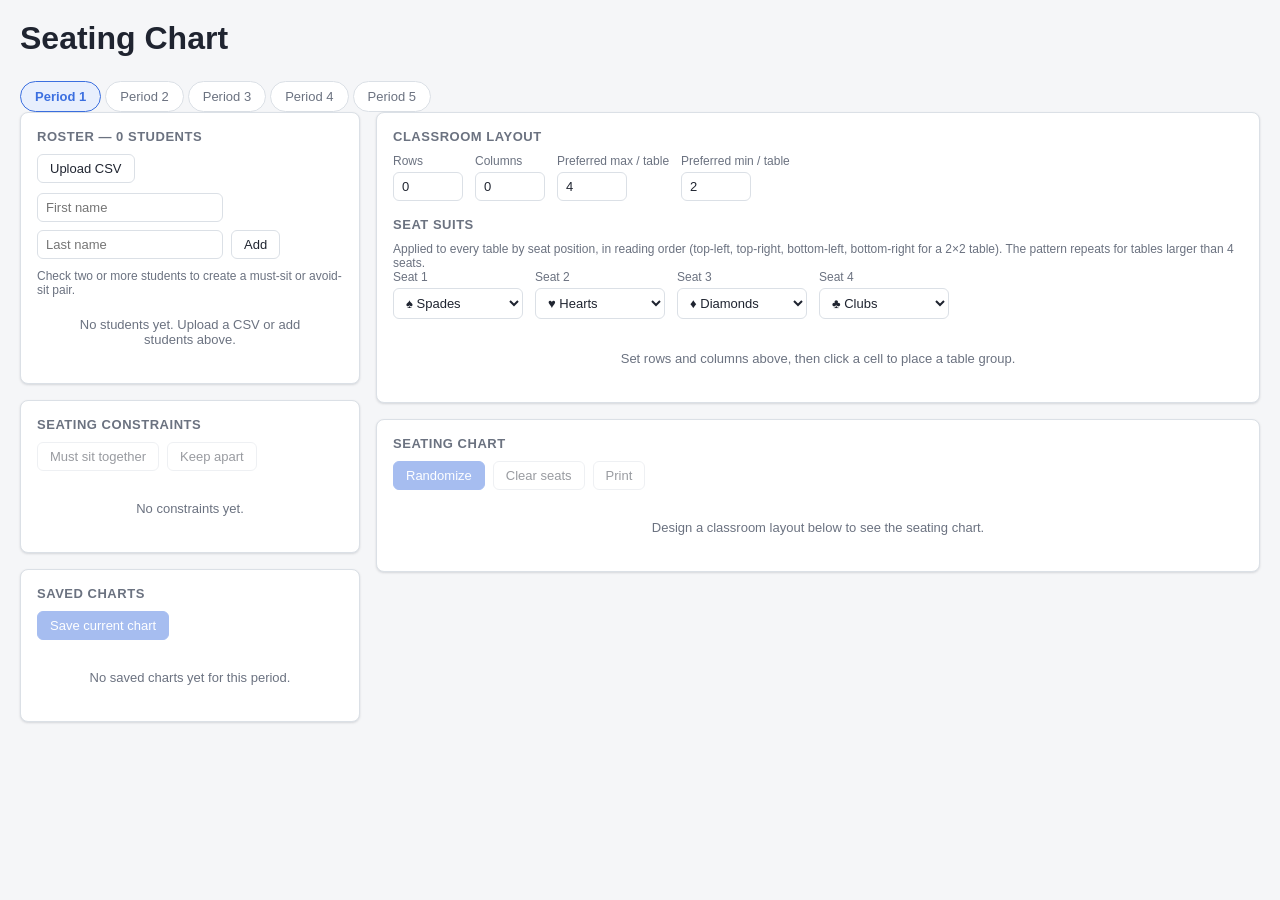
==== index.html @ 33e20962 "Add files via upload" ====
<!DOCTYPE html>
<html lang="en">
<head>
<meta charset="UTF-8">
<meta name="viewport" content="width=device-width, initial-scale=1.0">
<title>Seating Chart</title>
<style>
:root {
  --bg: #f5f6f8;
  --panel: #ffffff;
  --border: #dbe0e6;
  --text: #1f2430;
  --text-muted: #6b7280;
  --accent: #3b6fe0;
  --accent-hover: #2f5bc4;
  --accent-soft: #e8effd;
  --danger: #d9483b;
  --danger-soft: #fbe9e7;
  --success: #2f9e5b;
  --front-badge: #f0a020;
  --warning: #c9962c;
  --warning-soft: #fbf1de;
  --suit-red: #c0392b;
  --seat-empty: #eef1f5;
  --seat-filled: #ffffff;
  --radius: 8px;
  --shadow: 0 1px 2px rgba(16, 24, 40, 0.06), 0 1px 3px rgba(16, 24, 40, 0.08);
}

@media (prefers-color-scheme: dark) {
  :root {
    --bg: #14161c;
    --panel: #1d2028;
    --border: #2c313c;
    --text: #e7e9ee;
    --text-muted: #9aa1ac;
    --accent: #5b8cf0;
    --accent-hover: #6f9bff;
    --accent-soft: #223050;
    --danger: #ef6a5c;
    --danger-soft: #3a2220;
    --success: #4ec27f;
    --front-badge: #d99a2b;
    --warning: #d9ab3f;
    --warning-soft: #3a3120;
    --suit-red: #e0685a;
    --seat-empty: #262a34;
    --seat-filled: #232734;
    --shadow: 0 1px 2px rgba(0, 0, 0, 0.3), 0 1px 3px rgba(0, 0, 0, 0.4);
  }
}

* { box-sizing: border-box; }

body {
  margin: 0;
  font-family: -apple-system, BlinkMacSystemFont, "Segoe UI", Roboto, Helvetica, Arial, sans-serif;
  background: var(--bg);
  color: var(--text);
}

#app {
  max-width: 1400px;
  margin: 0 auto;
  padding: 20px;
}

h1, h2, h3, h4 { margin: 0 0 8px; }

button {
  font-family: inherit;
  font-size: 13px;
  cursor: pointer;
  border-radius: 6px;
  border: 1px solid var(--border);
  background: var(--panel);
  color: var(--text);
  padding: 6px 12px;
  transition: background 0.12s, border-color 0.12s;
}
button:hover { border-color: var(--accent); }
button.primary {
  background: var(--accent);
  border-color: var(--accent);
  color: white;
}
button.primary:hover { background: var(--accent-hover); }
button.danger {
  color: var(--danger);
  border-color: var(--danger);
  background: transparent;
}
button.danger:hover { background: var(--danger-soft); }
button:disabled { opacity: 0.45; cursor: not-allowed; }
button.small { padding: 3px 8px; font-size: 12px; }

input[type="text"], input[type="number"], select {
  font-family: inherit;
  font-size: 13px;
  padding: 6px 8px;
  border-radius: 6px;
  border: 1px solid var(--border);
  background: var(--panel);
  color: var(--text);
}
input[type="checkbox"] { accent-color: var(--accent); }

.panel {
  background: var(--panel);
  border: 1px solid var(--border);
  border-radius: var(--radius);
  box-shadow: var(--shadow);
  padding: 16px;
}

.header-bar {
  display: flex;
  align-items: center;
  justify-content: space-between;
  gap: 12px;
  margin-bottom: 16px;
  flex-wrap: wrap;
}

.period-tabs {
  display: flex;
  gap: 4px;
  flex-wrap: wrap;
}
.period-tab {
  padding: 7px 14px;
  border-radius: 20px;
  border: 1px solid var(--border);
  background: var(--panel);
  cursor: pointer;
  font-size: 13px;
  color: var(--text-muted);
}
.period-tab.active {
  background: var(--accent-soft);
  border-color: var(--accent);
  color: var(--accent);
  font-weight: 600;
}
.period-tab-label-input {
  width: 90px;
}

.main-grid {
  display: grid;
  grid-template-columns: 340px 1fr;
  gap: 16px;
  align-items: start;
}

@media (max-width: 900px) {
  .main-grid { grid-template-columns: 1fr; }
}

.sidebar {
  display: flex;
  flex-direction: column;
  gap: 16px;
}

.section-title {
  font-size: 13px;
  text-transform: uppercase;
  letter-spacing: 0.04em;
  color: var(--text-muted);
  font-weight: 600;
  margin-bottom: 10px;
}

.roster-list {
  max-height: 320px;
  overflow-y: auto;
  border: 1px solid var(--border);
  border-radius: 6px;
}
.roster-row {
  display: flex;
  align-items: center;
  gap: 8px;
  padding: 6px 8px;
  border-bottom: 1px solid var(--border);
  font-size: 13px;
}
.roster-row:last-child { border-bottom: none; }
.roster-row.selected { background: var(--accent-soft); }
.roster-row .name { flex: 1; }
.roster-row .front-badge {
  font-size: 10px;
  background: var(--front-badge);
  color: white;
  padding: 1px 6px;
  border-radius: 10px;
}
.roster-row button.row-delete { visibility: hidden; }
.roster-row:hover button.row-delete { visibility: visible; }
.roster-row .phone-input { width: 46px; padding: 3px 6px; font-size: 11px; }

.toolbar-row {
  display: flex;
  gap: 8px;
  margin-bottom: 10px;
  flex-wrap: wrap;
}

.hint {
  font-size: 12px;
  color: var(--text-muted);
  margin-top: 6px;
}

.constraint-list {
  display: flex;
  flex-direction: column;
  gap: 6px;
  margin-top: 8px;
}
.constraint-chip {
  display: flex;
  align-items: center;
  justify-content: space-between;
  gap: 8px;
  font-size: 12px;
  padding: 5px 8px;
  border-radius: 6px;
  border: 1px solid var(--border);
}
.constraint-chip.avoid { background: var(--danger-soft); }
.constraint-chip.must { background: var(--accent-soft); }

.layout-config-row {
  display: flex;
  gap: 12px;
  margin-bottom: 12px;
  flex-wrap: wrap;
  align-items: flex-end;
}
.field {
  display: flex;
  flex-direction: column;
  gap: 4px;
  font-size: 12px;
  color: var(--text-muted);
}
.field input { width: 70px; }
.field select { width: 130px; }

.room-grid {
  display: grid;
  gap: 14px;
  padding: 16px;
  background: var(--bg);
  border: 1px dashed var(--border);
  border-radius: 8px;
}

.table-group {
  border: 2px solid var(--border);
  border-radius: 10px;
  background: var(--panel);
  padding: 8px;
  min-height: 90px;
  position: relative;
}
.table-group.front { border-color: var(--front-badge); }
.table-group.thin { border-color: var(--warning); border-style: dashed; }
.table-group.blank { border: none; background: transparent; box-shadow: none; min-height: 0; }
.table-group.empty-slot {
  border-style: dashed;
  display: flex;
  align-items: center;
  justify-content: center;
  color: var(--text-muted);
  font-size: 12px;
  cursor: pointer;
  background: transparent;
}
.table-group .table-header {
  display: flex;
  justify-content: space-between;
  align-items: center;
  font-size: 11px;
  color: var(--text-muted);
  margin-bottom: 6px;
}
.table-group .front-tag {
  color: var(--front-badge);
  font-weight: 600;
}
.table-group .thin-tag {
  color: var(--warning);
  font-weight: 600;
  font-size: 10px;
}
.table-group .table-controls {
  display: flex;
  gap: 4px;
  align-items: center;
  flex-wrap: wrap;
  margin-bottom: 6px;
}
.table-group .table-controls input[type="number"] {
  width: 44px;
  padding: 2px 4px;
}

.seat-grid {
  display: grid;
  gap: 5px;
}
.seat {
  min-width: 0;
  min-height: 48px;
  border: 1px solid var(--border);
  border-radius: 6px;
  background: var(--seat-empty);
  font-size: 11px;
  display: flex;
  flex-direction: column;
  align-items: center;
  justify-content: center;
  text-align: center;
  padding: 6px 4px 4px;
  cursor: grab;
  user-select: none;
  position: relative;
  touch-action: none;
}
.seat.filled {
  background: var(--seat-filled);
  border-color: var(--accent);
  font-weight: 500;
}
.suit-badge {
  position: absolute;
  top: 3px;
  right: 5px;
  font-size: 12px;
  font-weight: 700;
  line-height: 1;
  color: var(--text);
}
.suit-badge.red { color: var(--suit-red); }
.seat-name { padding-right: 14px; }
.seat-phone {
  font-size: 9px;
  color: var(--text-muted);
  margin-top: 2px;
}
.seat.conflict {
  border-color: var(--danger);
  background: var(--danger-soft);
  box-shadow: 0 0 0 1px var(--danger);
}
.seat.drag-over {
  outline: 2px solid var(--accent);
  outline-offset: 1px;
}
.seat.dragging { opacity: 0.4; }

.saved-chart-row {
  display: flex;
  flex-direction: column;
  gap: 2px;
  padding: 8px;
  border: 1px solid var(--border);
  border-radius: 6px;
  margin-bottom: 6px;
  font-size: 12px;
}
.saved-chart-row .name-row {
  display: flex;
  justify-content: space-between;
  align-items: center;
  font-weight: 600;
}
.saved-chart-row .timestamps {
  color: var(--text-muted);
  font-size: 11px;
}
.saved-chart-row .actions {
  display: flex;
  gap: 6px;
  margin-top: 4px;
}

.warning-banner {
  background: var(--danger-soft);
  color: var(--danger);
  border: 1px solid var(--danger);
  border-radius: 6px;
  padding: 8px 12px;
  font-size: 12px;
  margin-bottom: 12px;
}

.empty-state {
  color: var(--text-muted);
  font-size: 13px;
  padding: 20px;
  text-align: center;
}

.checkbox-row {
  display: flex;
  align-items: center;
  gap: 6px;
  font-size: 12px;
}

.legend {
  display: flex;
  gap: 14px;
  font-size: 11px;
  color: var(--text-muted);
  margin-top: 10px;
  flex-wrap: wrap;
}
.legend span { display: inline-flex; align-items: center; gap: 4px; }
.swatch { width: 10px; height: 10px; border-radius: 3px; display: inline-block; }

.print-header { display: none; }

@media print {
  :root {
    --text: #000 !important;
    --text-muted: #333 !important;
    --border: #999 !important;
    --seat-empty: #fff !important;
    --seat-filled: #fff !important;
    --panel: #fff !important;
    --danger: #a00 !important;
    --danger-soft: #fdeceb !important;
    --suit-red: #a00 !important;
    --warning: #8a6200 !important;
    --warning-soft: #fdf3dc !important;
    --front-badge: #b5750a !important;
  }
  body { background: #fff !important; }
  body * { visibility: hidden; }
  .seating-chart-panel, .seating-chart-panel * { visibility: visible; }
  .seating-chart-panel {
    position: absolute;
    top: 0;
    left: 0;
    width: 100%;
    border: none;
    box-shadow: none;
    padding: 0;
  }
  .seating-chart-panel .section-title,
  .seating-chart-panel .toolbar-row,
  .seating-chart-panel .warning-banner,
  .seating-chart-panel .legend {
    display: none !important;
  }
  .print-header {
    display: block;
    text-align: center;
    margin-bottom: 18px;
  }
  .print-header-banner {
    font-size: 28px;
    font-weight: 800;
    letter-spacing: 0.02em;
    border-bottom: 3px solid #000;
    padding-bottom: 10px;
  }
  .print-header-sub {
    margin-top: 6px;
    font-size: 13px;
    color: #444;
  }
  .table-group, .seat { border-color: #000 !important; }
  .table-group.blank { border: none !important; }
  .room-grid { background: none !important; border: none !important; }
}

</style>
</head>
<body>
<div id="app"></div>

<script>
// ---- js/util.js ----
window.App = window.App || {};

(function () {
  function fullName(student) {
    return [student.firstName, student.lastName].filter(Boolean).join(" ").trim();
  }

  function formatTimestamp(iso) {
    if (!iso) return "—";
    const d = new Date(iso);
    return d.toLocaleDateString(undefined, { month: "short", day: "numeric", year: "numeric" }) +
      " " + d.toLocaleTimeString(undefined, { hour: "numeric", minute: "2-digit" });
  }

  const SUITS = {
    spade: { symbol: "♠", color: "dark", label: "Spades" },
    heart: { symbol: "♥", color: "red", label: "Hearts" },
    diamond: { symbol: "♦", color: "red", label: "Diamonds" },
    club: { symbol: "♣", color: "dark", label: "Clubs" },
  };

  // Table display numbers ("Table 1", "Table 2"...), assigned front-to-back,
  // left-to-right by grid position so they stay stable as tables are edited.
  function numberTables(layout) {
    const sorted = layout.groups.slice().sort((a, b) => (a.row - b.row) || (a.col - b.col));
    const numbers = {};
    sorted.forEach((g, i) => { numbers[g.id] = i + 1; });
    return numbers;
  }

  // Which suit belongs at a given seat index within a table (reading order:
  // top-left, top-right, bottom-left, bottom-right for a 2x2 table). The
  // 4-entry pattern repeats for tables with more than 4 seats.
  function suitForSeatIndex(period, index) {
    const pattern = period.suitPattern && period.suitPattern.length ? period.suitPattern : ["spade", "heart", "diamond", "club"];
    return pattern[index % pattern.length];
  }

  function el(tag, attrs, children) {
    const node = document.createElement(tag);
    attrs = attrs || {};
    for (const key in attrs) {
      const val = attrs[key];
      if (val === undefined || val === null || val === false) continue;
      if (key === "class") node.className = val;
      else if (key === "text") node.textContent = val;
      else if (key === "html") node.innerHTML = val;
      else if (key.startsWith("on") && typeof val === "function") {
        node.addEventListener(key.slice(2).toLowerCase(), val);
      } else if (key in node) {
        try { node[key] = val; } catch (e) { node.setAttribute(key, val); }
      } else {
        node.setAttribute(key, val);
      }
    }
    (children || []).forEach((c) => {
      if (c === null || c === undefined || c === false) return;
      node.appendChild(typeof c === "string" ? document.createTextNode(c) : c);
    });
    return node;
  }

  App.util = { fullName, formatTimestamp, el, SUITS, numberTables, suitForSeatIndex };
})();

// ---- js/store.js ----
// Global app namespace + persisted state store (localStorage-backed, pub/sub).
window.App = window.App || {};

(function () {
  const STORAGE_KEY = "seatingChart.v1";

  function uid(prefix) {
    const rand = (crypto.randomUUID ? crypto.randomUUID() : String(Math.random()).slice(2));
    return (prefix ? prefix + "-" : "") + rand;
  }

  function makeEmptyPeriod(index) {
    return {
      id: uid("period"),
      label: "Period " + index,
      students: [],
      avoidPairs: [],
      mustPairs: [],
      layout: { rows: 0, cols: 0, groups: [] },
      preferredPerTable: 4,
      preferredMinPerTable: 2,
      suitPattern: ["spade", "heart", "diamond", "club"],
      assignment: {}, // seatId -> studentId
      savedCharts: [], // { id, name, layout, assignment, createdAt, lastUsedAt }
    };
  }

  function defaultState() {
    const periods = {};
    const order = [];
    for (let i = 1; i <= 5; i++) {
      const p = makeEmptyPeriod(i);
      periods[p.id] = p;
      order.push(p.id);
    }
    return { periodOrder: order, periods, activePeriodId: order[0] };
  }

  function load() {
    try {
      const raw = localStorage.getItem(STORAGE_KEY);
      if (!raw) return defaultState();
      const parsed = JSON.parse(raw);
      if (!parsed || !parsed.periods || !parsed.periodOrder) return defaultState();
      return parsed;
    } catch (e) {
      console.error("Failed to load saved data, starting fresh.", e);
      return defaultState();
    }
  }

  const state = load();
  const listeners = [];

  function persist() {
    try {
      localStorage.setItem(STORAGE_KEY, JSON.stringify(state));
    } catch (e) {
      console.error("Failed to save data to localStorage.", e);
    }
  }

  function notify() {
    for (const fn of listeners) fn(state);
  }

  const store = {
    state,
    uid,
    subscribe(fn) {
      listeners.push(fn);
      return () => {
        const idx = listeners.indexOf(fn);
        if (idx >= 0) listeners.splice(idx, 1);
      };
    },
    // Run a mutator against the live state, then persist + notify.
    update(mutator) {
      mutator(state);
      persist();
      notify();
    },
    getActivePeriod() {
      return state.periods[state.activePeriodId];
    },
  };

  App.store = store;
})();

// ---- js/csv.js ----
window.App = window.App || {};

(function () {
  // RFC4180-ish CSV parser: handles quoted fields, embedded commas, escaped quotes.
  function parseCSV(text) {
    const rows = [];
    let row = [];
    let field = "";
    let inQuotes = false;
    for (let i = 0; i < text.length; i++) {
      const c = text[i];
      if (inQuotes) {
        if (c === '"') {
          if (text[i + 1] === '"') { field += '"'; i++; }
          else inQuotes = false;
        } else {
          field += c;
        }
      } else if (c === '"') {
        inQuotes = true;
      } else if (c === ",") {
        row.push(field);
        field = "";
      } else if (c === "\n") {
        row.push(field);
        rows.push(row);
        row = [];
        field = "";
      } else if (c === "\r") {
        // skip, \n handles the line break
      } else {
        field += c;
      }
    }
    if (field.length || row.length) {
      row.push(field);
      rows.push(row);
    }
    return rows.filter((r) => r.some((f) => f.trim() !== ""));
  }

  // Parses roster CSV text into [{firstName, lastName}]. Supports headers like
  // "First Name"/"Last Name", a single "Name" column ("First Last" or "Last, First"),
  // or falls back to treating the first column as a full name with no header.
  function parseRoster(text) {
    const rows = parseCSV(text);
    if (!rows.length) return [];

    const headerRow = rows[0];
    const looksLikeHeader = headerRow.some((h) => /name/i.test(h));
    const dataRows = looksLikeHeader ? rows.slice(1) : rows;

    let firstIdx = -1, lastIdx = -1, fullIdx = -1;
    if (looksLikeHeader) {
      headerRow.forEach((h, i) => {
        const t = h.trim().toLowerCase();
        if (/^first/.test(t)) firstIdx = i;
        else if (/^last/.test(t)) lastIdx = i;
        else if (fullIdx === -1 && /name/.test(t)) fullIdx = i;
      });
    }
    if (firstIdx === -1 && lastIdx === -1 && fullIdx === -1) fullIdx = 0;

    const students = [];
    for (const r of dataRows) {
      let firstName = "", lastName = "";
      if (firstIdx >= 0 || lastIdx >= 0) {
        firstName = (firstIdx >= 0 ? r[firstIdx] || "" : "").trim();
        lastName = (lastIdx >= 0 ? r[lastIdx] || "" : "").trim();
      } else {
        const full = (r[fullIdx] || "").trim();
        if (!full) continue;
        if (full.includes(",")) {
          const parts = full.split(",");
          lastName = parts[0].trim();
          firstName = (parts[1] || "").trim();
        } else {
          const idx = full.indexOf(" ");
          if (idx === -1) {
            firstName = full;
          } else {
            firstName = full.slice(0, idx).trim();
            lastName = full.slice(idx + 1).trim();
          }
        }
      }
      if (!firstName && !lastName) continue;
      students.push({ firstName, lastName });
    }
    return students;
  }

  App.csv = { parseCSV, parseRoster };
})();

// ---- js/seating.js ----
window.App = window.App || {};

(function () {
  function seatId(groupId, index) {
    return groupId + ":" + index;
  }

  function groupCapacity(g) {
    return g.seatRows * g.seatCols;
  }

  function shuffled(arr) {
    const a = arr.slice();
    for (let i = a.length - 1; i > 0; i--) {
      const j = Math.floor(Math.random() * (i + 1));
      [a[i], a[j]] = [a[j], a[i]];
    }
    return a;
  }

  function buildClusters(students, mustPairs) {
    const parent = {};
    students.forEach((s) => { parent[s.id] = s.id; });
    function find(x) { while (parent[x] !== x) { parent[x] = parent[parent[x]]; x = parent[x]; } return x; }
    function union(a, b) { const ra = find(a), rb = find(b); if (ra !== rb) parent[ra] = rb; }
    const studentIds = new Set(students.map((s) => s.id));
    (mustPairs || []).forEach(([a, b]) => {
      if (studentIds.has(a) && studentIds.has(b)) union(a, b);
    });
    const groups = {};
    students.forEach((s) => {
      const root = find(s.id);
      (groups[root] = groups[root] || []).push(s);
    });
    return Object.values(groups).map((members) => ({
      id: "cluster-" + members[0].id,
      members,
      isFront: members.some((m) => m.front),
      size: members.length,
    }));
  }

  // Splits `totalSize` people across the fewest tables possible (front-to-back
  // order), as evenly as possible, so seating can aim for each used table to
  // land on or near the preferred minimum instead of packing one table full
  // and leaving a thin leftover. Returns {groupId: targetHeadcount}.
  function computeTargets(tables, totalSize, preferredMax) {
    const targets = {};
    if (!tables.length) return targets;
    if (totalSize <= 0) { tables.forEach((t) => { targets[t.id] = 0; }); return targets; }
    const k = Math.max(1, Math.min(tables.length, Math.ceil(totalSize / preferredMax)));
    const base = Math.floor(totalSize / k);
    const extra = totalSize % k;
    tables.forEach((t, i) => { targets[t.id] = i < k ? base + (i < extra ? 1 : 0) : 0; });
    return targets;
  }

  // Places clusters into groups from `groupPool` (each {id, row, capacity}).
  // Candidates are ordered front-row-first (so a row fills before the next one
  // opens — "auto-populate from the front"), then by which table is furthest
  // below its fair-share `target` (so students spread evenly toward the
  // preferred minimum instead of maxing out one table before the next), with
  // random jitter to break ties so seating still varies between randomizations.
  // Prefers a candidate that avoids co-locating an "avoid pair". Mutates
  // `remainingCap` and `occupancy` (groupId -> studentId[]); returns unplaced clusters.
  function placeClusters(clusters, groupPool, occupancy, remainingCap, avoidSet, violations, targets) {
    const unplaced = [];
    for (const cluster of shuffled(clusters)) {
      const candidates = groupPool
        .filter((g) => remainingCap[g.id] >= cluster.size)
        .map((g) => ({ g, jitter: Math.random() }))
        .sort((a, b) => {
          if (a.g.row !== b.g.row) return a.g.row - b.g.row;
          const deficitA = (targets[a.g.id] || 0) - (a.g.capacity - remainingCap[a.g.id]);
          const deficitB = (targets[b.g.id] || 0) - (b.g.capacity - remainingCap[b.g.id]);
          if (deficitA !== deficitB) return deficitB - deficitA;
          if (remainingCap[a.g.id] !== remainingCap[b.g.id]) return remainingCap[a.g.id] - remainingCap[b.g.id];
          return a.jitter - b.jitter;
        })
        .map((x) => x.g);
      if (!candidates.length) { unplaced.push(cluster); continue; }
      // Prefer a candidate group with no existing occupant on this cluster's avoid-list.
      let chosen = candidates.find((g) => {
        const occupants = occupancy[g.id] || [];
        return !occupants.some((occId) =>
          cluster.members.some((m) => avoidSet.has(m.id + "|" + occId) || avoidSet.has(occId + "|" + m.id))
        );
      });
      if (!chosen) chosen = candidates[0];
      occupancy[chosen.id] = (occupancy[chosen.id] || []).concat(cluster.members.map((m) => m.id));
      remainingCap[chosen.id] -= cluster.size;
      // Count any avoid-pair violations created by this placement.
      const occupants = (occupancy[chosen.id] || []).slice(0, -cluster.size);
      cluster.members.forEach((m) => {
        occupants.forEach((occId) => {
          if (avoidSet.has(m.id + "|" + occId) || avoidSet.has(occId + "|" + m.id)) violations.push([m.id, occId]);
        });
      });
    }
    return unplaced;
  }

  // Runs one full randomized placement attempt; returns { occupancy, score, unplacedIds, frontOverflowCount }.
  function attempt(students, layout, avoidPairs, mustPairs, preferredMax, preferredMin) {
    const clusters = buildClusters(students, mustPairs);
    const frontClusters = clusters.filter((c) => c.isFront);
    const normalClusters = clusters.filter((c) => !c.isFront);

    const frontGroups = layout.groups.filter((g) => g.isFront)
      .map((g) => ({ id: g.id, row: g.row, capacity: Math.min(groupCapacity(g), preferredMax) }))
      .sort((a, b) => a.row - b.row);
    const normalGroups = layout.groups.filter((g) => !g.isFront)
      .map((g) => ({ id: g.id, row: g.row, capacity: Math.min(groupCapacity(g), preferredMax) }))
      .sort((a, b) => a.row - b.row);

    const frontTotal = frontClusters.reduce((n, c) => n + c.size, 0);
    const normalTotal = normalClusters.reduce((n, c) => n + c.size, 0);
    const targets = Object.assign(
      computeTargets(frontGroups, frontTotal, preferredMax),
      computeTargets(normalGroups, normalTotal, preferredMax)
    );

    const remainingCap = {};
    frontGroups.concat(normalGroups).forEach((g) => { remainingCap[g.id] = g.capacity; });
    const occupancy = {};
    const avoidSet = new Set();
    (avoidPairs || []).forEach(([a, b]) => avoidSet.add(a + "|" + b));

    const violations = [];
    let unplacedFront = placeClusters(frontClusters, frontGroups, occupancy, remainingCap, avoidSet, violations, targets);
    // Front overflow spills into normal groups as a fallback.
    let overflowUnplaced = placeClusters(unplacedFront, normalGroups, occupancy, remainingCap, avoidSet, violations, targets);
    let unplacedNormal = placeClusters(normalClusters, normalGroups, occupancy, remainingCap, avoidSet, violations, targets);

    const unplacedClusters = overflowUnplaced.concat(unplacedNormal);
    const unplacedIds = [];
    unplacedClusters.forEach((c) => c.members.forEach((m) => unplacedIds.push(m.id)));

    // Tables left with a nonzero but below-preferred-minimum headcount are penalized
    // so the randomized search favors solidly-filled tables over thinly-spread ones.
    let thinPenalty = 0;
    layout.groups.forEach((g) => {
      const count = (occupancy[g.id] || []).length;
      if (count > 0 && count < preferredMin) thinPenalty += preferredMin - count;
    });

    const frontOverflowCount = unplacedFront.reduce((n, c) => n + c.size, 0);
    const score = violations.length * 10 + unplacedIds.length * 100 + frontOverflowCount * 5 + thinPenalty * 4;
    return {
      occupancy,
      score,
      unplacedIds,
      avoidViolations: violations,
      frontOverflowCount,
    };
  }

  // Main entry point: assigns students to seats for the given period's roster/layout.
  // Returns { assignment: {seatId: studentId}, unmet: {unplacedIds, avoidViolations, frontOverflowCount} }.
  function assignSeats(period) {
    const students = period.students;
    const layout = period.layout;
    const preferredMax = period.preferredPerTable || 4;
    const preferredMin = period.preferredMinPerTable || 1;

    if (!students.length || !layout.groups.length) {
      return { assignment: {}, unmet: { unplacedIds: students.map((s) => s.id), avoidViolations: [], frontOverflowCount: 0 } };
    }

    const ATTEMPTS = 120;
    let best = null;
    for (let i = 0; i < ATTEMPTS; i++) {
      const result = attempt(students, layout, period.avoidPairs, period.mustPairs, preferredMax, preferredMin);
      if (!best || result.score < best.score) best = result;
      if (best.score === 0) break;
    }

    // Convert group occupancy into concrete seat ids.
    const assignment = {};
    for (const g of layout.groups) {
      const occupants = best.occupancy[g.id] || [];
      occupants.forEach((studentId, i) => {
        assignment[seatId(g.id, i)] = studentId;
      });
    }

    return {
      assignment,
      unmet: {
        unplacedIds: best.unplacedIds,
        avoidViolations: best.avoidViolations,
        frontOverflowCount: best.frontOverflowCount,
      },
    };
  }

  App.seating = { seatId, groupCapacity, assignSeats };
})();

// ---- js/dnd.js ----
window.App = window.App || {};

// Pointer-events-based drag-and-drop for swapping two seats. Works uniformly
// across mouse and touch (avoids HTML5 DnD's poor touch/Safari support).
(function () {
  function attach(container, onSwap) {
    let dragState = null;

    function clearDragOver() {
      container.querySelectorAll(".seat.drag-over").forEach((el) => el.classList.remove("drag-over"));
    }

    container.addEventListener("pointerdown", (e) => {
      const seatEl = e.target.closest(".seat");
      if (!seatEl || !seatEl.classList.contains("filled")) return;
      e.preventDefault();
      dragState = { fromId: seatEl.dataset.seatId, seatEl };
      try { seatEl.setPointerCapture(e.pointerId); } catch (err) { /* ignore */ }
      seatEl.classList.add("dragging");
    });

    container.addEventListener("pointermove", (e) => {
      if (!dragState) return;
      const target = document.elementFromPoint(e.clientX, e.clientY);
      const seatEl = target && target.closest && target.closest(".seat");
      clearDragOver();
      if (seatEl && seatEl !== dragState.seatEl) seatEl.classList.add("drag-over");
    });

    function finish(e) {
      if (!dragState) return;
      const target = document.elementFromPoint(e.clientX, e.clientY);
      const seatEl = target && target.closest && target.closest(".seat");
      clearDragOver();
      dragState.seatEl.classList.remove("dragging");
      if (seatEl && seatEl !== dragState.seatEl && seatEl.dataset.seatId) {
        onSwap(dragState.fromId, seatEl.dataset.seatId);
      }
      dragState = null;
    }

    container.addEventListener("pointerup", finish);
    container.addEventListener("pointercancel", () => {
      if (dragState) dragState.seatEl.classList.remove("dragging");
      dragState = null;
      clearDragOver();
    });
  }

  App.dnd = { attach };
})();

// ---- js/ui/roster.js ----
window.App = window.App || {};
App.ui = App.ui || {};

(function () {
  const { el, fullName } = App.util;
  let selectedIds = new Set();
  let lastPeriodId = null;

  function toggleSelect(id) {
    if (selectedIds.has(id)) selectedIds.delete(id);
    else selectedIds.add(id);
  }

  function getSelected() {
    return Array.from(selectedIds);
  }

  function clearSelected() {
    selectedIds.clear();
  }

  function render(period) {
    if (period.id !== lastPeriodId) {
      selectedIds.clear();
      lastPeriodId = period.id;
    }

    const panel = el("div", { class: "panel" });
    panel.appendChild(el("div", { class: "section-title", text: "Roster — " + period.students.length + " students" }));

    const fileInput = el("input", { type: "file", accept: ".csv,text/csv", style: "display:none" });
    fileInput.addEventListener("change", (e) => {
      const file = e.target.files[0];
      if (!file) return;
      const reader = new FileReader();
      reader.onload = () => {
        const parsed = App.csv.parseRoster(String(reader.result));
        if (!parsed.length) {
          alert("No students found in that file.");
          return;
        }
        App.store.update((state) => {
          const p = state.periods[period.id];
          const existing = new Set(p.students.map((s) => (s.firstName + "|" + s.lastName).toLowerCase()));
          parsed.forEach((s) => {
            const key = (s.firstName + "|" + s.lastName).toLowerCase();
            if (existing.has(key)) return;
            existing.add(key);
            p.students.push({ id: App.store.uid("student"), firstName: s.firstName, lastName: s.lastName, front: false, phoneNumber: "" });
          });
        });
      };
      reader.readAsText(file);
      e.target.value = "";
    });

    const toolbar = el("div", { class: "toolbar-row" }, [
      el("button", { text: "Upload CSV", onclick: () => fileInput.click() }),
      fileInput,
    ]);
    panel.appendChild(toolbar);

    const firstInput = el("input", { type: "text", placeholder: "First name" });
    const lastInput = el("input", { type: "text", placeholder: "Last name" });
    const addStudent = () => {
      const firstName = firstInput.value.trim();
      const lastName = lastInput.value.trim();
      if (!firstName && !lastName) return;
      App.store.update((state) => {
        state.periods[period.id].students.push({ id: App.store.uid("student"), firstName, lastName, front: false, phoneNumber: "" });
      });
    };
    firstInput.addEventListener("keydown", (e) => { if (e.key === "Enter") addStudent(); });
    lastInput.addEventListener("keydown", (e) => { if (e.key === "Enter") addStudent(); });
    panel.appendChild(el("div", { class: "toolbar-row" }, [
      firstInput,
      lastInput,
      el("button", { text: "Add", onclick: addStudent }),
    ]));

    if (selectedIds.size >= 2) {
      panel.appendChild(el("div", { class: "hint", text: selectedIds.size + " selected — use the Constraints panel below to pair them." }));
    } else {
      panel.appendChild(el("div", { class: "hint", text: "Check two or more students to create a must-sit or avoid-sit pair." }));
    }

    if (!period.students.length) {
      panel.appendChild(el("div", { class: "empty-state", text: "No students yet. Upload a CSV or add students above." }));
      return panel;
    }

    const list = el("div", { class: "roster-list" });
    period.students
      .slice()
      .sort((a, b) => fullName(a).localeCompare(fullName(b)))
      .forEach((s) => {
        const checkbox = el("input", {
          type: "checkbox",
          checked: selectedIds.has(s.id),
          onchange: () => { toggleSelect(s.id); App.rerender(); },
        });

        const phoneInput = el("input", {
          type: "text",
          class: "phone-input",
          placeholder: "#",
          title: "Phone hotel number",
          value: s.phoneNumber || "",
        });
        phoneInput.addEventListener("change", () => {
          App.store.update((state) => {
            const stu = state.periods[period.id].students.find((x) => x.id === s.id);
            stu.phoneNumber = phoneInput.value.trim();
          });
        });

        const frontBtn = el("button", {
          class: "small" + (s.front ? " front-badge" : ""),
          text: "Front",
          style: s.front ? "border:none;" : undefined,
          onclick: () => {
            App.store.update((state) => {
              const stu = state.periods[period.id].students.find((x) => x.id === s.id);
              stu.front = !stu.front;
            });
          },
        });

        const deleteBtn = el("button", {
          class: "small danger row-delete",
          text: "✕",
          onclick: () => {
            App.store.update((state) => {
              const p = state.periods[period.id];
              p.students = p.students.filter((x) => x.id !== s.id);
              p.avoidPairs = p.avoidPairs.filter(([a, b]) => a !== s.id && b !== s.id);
              p.mustPairs = p.mustPairs.filter(([a, b]) => a !== s.id && b !== s.id);
              Object.keys(p.assignment).forEach((seat) => {
                if (p.assignment[seat] === s.id) delete p.assignment[seat];
              });
            });
          },
        });

        const row = el("div", { class: "roster-row" + (selectedIds.has(s.id) ? " selected" : "") }, [
          checkbox,
          el("span", { class: "name", text: fullName(s) || "(unnamed)" }),
          phoneInput,
          frontBtn,
          deleteBtn,
        ]);
        list.appendChild(row);
      });
    panel.appendChild(list);

    return panel;
  }

  App.ui.roster = { render, getSelected, clearSelected };
})();

// ---- js/ui/constraints.js ----
window.App = window.App || {};
App.ui = App.ui || {};

(function () {
  const { el, fullName } = App.util;

  function pairExists(list, a, b) {
    return list.some(([x, y]) => (x === a && y === b) || (x === b && y === a));
  }

  function addMustGroup(periodId, ids) {
    App.store.update((state) => {
      const p = state.periods[periodId];
      for (let i = 1; i < ids.length; i++) {
        if (!pairExists(p.mustPairs, ids[0], ids[i])) p.mustPairs.push([ids[0], ids[i]]);
      }
    });
  }

  function addAvoidGroup(periodId, ids) {
    App.store.update((state) => {
      const p = state.periods[periodId];
      for (let i = 0; i < ids.length; i++) {
        for (let j = i + 1; j < ids.length; j++) {
          if (!pairExists(p.avoidPairs, ids[i], ids[j])) p.avoidPairs.push([ids[i], ids[j]]);
        }
      }
    });
  }

  function nameFor(period, id) {
    const s = period.students.find((x) => x.id === id);
    return s ? fullName(s) : "(removed student)";
  }

  function render(period) {
    const panel = el("div", { class: "panel" });
    panel.appendChild(el("div", { class: "section-title", text: "Seating Constraints" }));

    const selected = App.ui.roster.getSelected();
    const canCreate = selected.length >= 2;
    panel.appendChild(el("div", { class: "toolbar-row" }, [
      el("button", {
        text: "Must sit together",
        disabled: !canCreate,
        onclick: () => { addMustGroup(period.id, selected); App.ui.roster.clearSelected(); },
      }),
      el("button", {
        text: "Keep apart",
        disabled: !canCreate,
        onclick: () => { addAvoidGroup(period.id, selected); App.ui.roster.clearSelected(); },
      }),
    ]));

    const list = el("div", { class: "constraint-list" });
    if (!period.mustPairs.length && !period.avoidPairs.length) {
      list.appendChild(el("div", { class: "empty-state", text: "No constraints yet." }));
    }
    period.mustPairs.forEach((pair, i) => {
      list.appendChild(el("div", { class: "constraint-chip must" }, [
        el("span", { text: "Together: " + nameFor(period, pair[0]) + " + " + nameFor(period, pair[1]) }),
        el("button", {
          class: "small",
          text: "✕",
          onclick: () => App.store.update((state) => {
            state.periods[period.id].mustPairs.splice(i, 1);
          }),
        }),
      ]));
    });
    period.avoidPairs.forEach((pair, i) => {
      list.appendChild(el("div", { class: "constraint-chip avoid" }, [
        el("span", { text: "Apart: " + nameFor(period, pair[0]) + " + " + nameFor(period, pair[1]) }),
        el("button", {
          class: "small",
          text: "✕",
          onclick: () => App.store.update((state) => {
            state.periods[period.id].avoidPairs.splice(i, 1);
          }),
        }),
      ]));
    });
    panel.appendChild(list);

    return panel;
  }

  App.ui.constraints = { render };
})();

// ---- js/ui/layout.js ----
window.App = window.App || {};
App.ui = App.ui || {};

(function () {
  const { el } = App.util;

  function mutateLayout(periodId, fn) {
    App.store.update((state) => {
      const p = state.periods[periodId];
      fn(p.layout);
      p.assignment = {}; // seat ids are layout-dependent; a layout change invalidates the current chart
    });
  }

  function render(period) {
    const panel = el("div", { class: "panel" });
    panel.appendChild(el("div", { class: "section-title", text: "Classroom Layout" }));

    const layout = period.layout;

    const rowsInput = el("input", { type: "number", min: 0, max: 10, value: layout.rows });
    const colsInput = el("input", { type: "number", min: 0, max: 10, value: layout.cols });
    const maxInput = el("input", { type: "number", min: 1, max: 16, value: period.preferredPerTable });
    const minInput = el("input", { type: "number", min: 1, max: 16, value: period.preferredMinPerTable });

    rowsInput.addEventListener("change", () => {
      const rows = Math.max(0, Math.min(10, parseInt(rowsInput.value, 10) || 0));
      mutateLayout(period.id, (l) => {
        l.rows = rows;
        l.groups = l.groups.filter((g) => g.row < rows);
      });
    });
    colsInput.addEventListener("change", () => {
      const cols = Math.max(0, Math.min(10, parseInt(colsInput.value, 10) || 0));
      mutateLayout(period.id, (l) => {
        l.cols = cols;
        l.groups = l.groups.filter((g) => g.col < cols);
      });
    });
    maxInput.addEventListener("change", () => {
      const val = Math.max(1, Math.min(16, parseInt(maxInput.value, 10) || 1));
      App.store.update((state) => {
        const p = state.periods[period.id];
        p.preferredPerTable = val;
        if (p.preferredMinPerTable > val) p.preferredMinPerTable = val;
      });
    });
    minInput.addEventListener("change", () => {
      const val = Math.max(1, Math.min(16, parseInt(minInput.value, 10) || 1));
      App.store.update((state) => {
        const p = state.periods[period.id];
        p.preferredMinPerTable = Math.min(val, p.preferredPerTable);
      });
    });

    panel.appendChild(el("div", { class: "layout-config-row" }, [
      el("div", { class: "field" }, [el("label", { text: "Rows" }), rowsInput]),
      el("div", { class: "field" }, [el("label", { text: "Columns" }), colsInput]),
      el("div", { class: "field" }, [el("label", { text: "Preferred max / table" }), maxInput]),
      el("div", { class: "field" }, [el("label", { text: "Preferred min / table" }), minInput]),
    ]));

    panel.appendChild(el("div", { class: "section-title", style: "margin-top:16px;", text: "Seat Suits" }));
    panel.appendChild(el("div", { class: "hint", text: "Applied to every table by seat position, in reading order (top-left, top-right, bottom-left, bottom-right for a 2×2 table). The pattern repeats for tables larger than 4 seats." }));
    const suitLabels = ["Seat 1", "Seat 2", "Seat 3", "Seat 4"];
    const suitRow = el("div", { class: "layout-config-row" });
    period.suitPattern.forEach((suitKey, idx) => {
      const select = el("select", {}, Object.keys(App.util.SUITS).map((key) =>
        el("option", { value: key, text: App.util.SUITS[key].symbol + " " + App.util.SUITS[key].label, selected: key === suitKey })
      ));
      select.addEventListener("change", () => {
        App.store.update((state) => {
          state.periods[period.id].suitPattern[idx] = select.value;
        });
      });
      suitRow.appendChild(el("div", { class: "field" }, [el("label", { text: suitLabels[idx] }), select]));
    });
    panel.appendChild(suitRow);

    if (!layout.rows || !layout.cols) {
      panel.appendChild(el("div", { class: "empty-state", text: "Set rows and columns above, then click a cell to place a table group." }));
      return panel;
    }

    const tableNumbers = App.util.numberTables(layout);
    const grid = el("div", {
      class: "room-grid",
      style: `grid-template-columns: repeat(${layout.cols}, minmax(140px, 1fr)); grid-template-rows: repeat(${layout.rows}, auto);`,
    });

    for (let r = 0; r < layout.rows; r++) {
      for (let c = 0; c < layout.cols; c++) {
        const group = layout.groups.find((g) => g.row === r && g.col === c);
        if (!group) {
          grid.appendChild(el("div", {
            class: "table-group empty-slot",
            text: "+ Add table",
            onclick: () => mutateLayout(period.id, (l) => {
              l.groups.push({ id: App.store.uid("group"), row: r, col: c, seatRows: 2, seatCols: 2, isFront: r === 0 });
            }),
          }));
          continue;
        }

        const seatRowsInput = el("input", { type: "number", min: 1, max: 6, value: group.seatRows });
        seatRowsInput.addEventListener("change", () => {
          const val = Math.max(1, Math.min(6, parseInt(seatRowsInput.value, 10) || 1));
          mutateLayout(period.id, (l) => {
            l.groups.find((g) => g.id === group.id).seatRows = val;
          });
        });
        const seatColsInput = el("input", { type: "number", min: 1, max: 6, value: group.seatCols });
        seatColsInput.addEventListener("change", () => {
          const val = Math.max(1, Math.min(6, parseInt(seatColsInput.value, 10) || 1));
          mutateLayout(period.id, (l) => {
            l.groups.find((g) => g.id === group.id).seatCols = val;
          });
        });

        const frontToggle = el("label", { class: "checkbox-row" }, [
          el("input", {
            type: "checkbox",
            checked: group.isFront,
            onchange: () => mutateLayout(period.id, (l) => {
              l.groups.find((g) => g.id === group.id).isFront = !l.groups.find((g) => g.id === group.id).isFront;
            }),
          }),
          "Front",
        ]);

        const removeBtn = el("button", {
          class: "small danger",
          text: "✕",
          onclick: () => mutateLayout(period.id, (l) => {
            l.groups = l.groups.filter((g) => g.id !== group.id);
          }),
        });

        grid.appendChild(el("div", { class: "table-group" + (group.isFront ? " front" : "") }, [
          el("div", { class: "table-header" }, [
            el("span", { text: "Table " + tableNumbers[group.id], class: group.isFront ? "front-tag" : "" }),
            removeBtn,
          ]),
          el("div", { class: "table-controls" }, [
            el("span", { text: "Seats:" }),
            seatRowsInput,
            el("span", { text: "×" }),
            seatColsInput,
            frontToggle,
          ]),
        ]));
      }
    }

    panel.appendChild(grid);
    return panel;
  }

  App.ui.layout = { render };
})();

// ---- js/ui/chart.js ----
window.App = window.App || {};
App.ui = App.ui || {};

(function () {
  const { el, fullName } = App.util;
  const lastUnmetByPeriod = {};

  function computeConflicts(period) {
    const conflictSeats = new Set();
    const seatOf = {}; // studentId -> {sid, groupId}
    period.layout.groups.forEach((g) => {
      const capacity = App.seating.groupCapacity(g);
      const occupied = [];
      for (let i = 0; i < capacity; i++) {
        const sid = App.seating.seatId(g.id, i);
        const studentId = period.assignment[sid];
        if (studentId) {
          occupied.push({ sid, studentId });
          seatOf[studentId] = { sid, groupId: g.id };
        }
      }
      for (let i = 0; i < occupied.length; i++) {
        for (let j = i + 1; j < occupied.length; j++) {
          const a = occupied[i], b = occupied[j];
          const conflict = period.avoidPairs.some(([x, y]) =>
            (x === a.studentId && y === b.studentId) || (x === b.studentId && y === a.studentId)
          );
          if (conflict) { conflictSeats.add(a.sid); conflictSeats.add(b.sid); }
        }
      }
    });
    // "Must sit together" pairs that ended up at different tables are conflicts too.
    period.mustPairs.forEach(([a, b]) => {
      const seatA = seatOf[a], seatB = seatOf[b];
      if (seatA && seatB && seatA.groupId !== seatB.groupId) {
        conflictSeats.add(seatA.sid);
        conflictSeats.add(seatB.sid);
      }
    });
    return conflictSeats;
  }

  // Live (recomputed every render, so it stays correct after manual drags too) —
  // tables with a nonzero headcount that's still below the preferred minimum.
  function computeThinGroups(period) {
    const thin = new Set();
    const min = period.preferredMinPerTable || 1;
    period.layout.groups.forEach((g) => {
      const capacity = App.seating.groupCapacity(g);
      let count = 0;
      for (let i = 0; i < capacity; i++) {
        if (period.assignment[App.seating.seatId(g.id, i)]) count++;
      }
      if (count > 0 && count < min) thin.add(g.id);
    });
    return thin;
  }

  function swapSeats(periodId, fromId, toId) {
    App.store.update((state) => {
      const p = state.periods[periodId];
      const a = p.assignment[fromId];
      const b = p.assignment[toId];
      if (b === undefined) delete p.assignment[fromId]; else p.assignment[fromId] = b;
      if (a === undefined) delete p.assignment[toId]; else p.assignment[toId] = a;
    });
  }

  function render(period) {
    const panel = el("div", { class: "panel seating-chart-panel" });
    panel.appendChild(el("div", { class: "section-title", text: "Seating Chart" }));

    const hasSeats = period.layout.groups.length > 0;
    const hasStudents = period.students.length > 0;

    panel.appendChild(el("div", { class: "toolbar-row" }, [
      el("button", {
        class: "primary",
        text: "Randomize",
        disabled: !hasSeats || !hasStudents,
        onclick: () => {
          App.store.update((state) => {
            const p = state.periods[period.id];
            const result = App.seating.assignSeats(p);
            p.assignment = result.assignment;
            lastUnmetByPeriod[period.id] = result.unmet;
          });
        },
      }),
      el("button", {
        text: "Clear seats",
        disabled: !Object.keys(period.assignment).length,
        onclick: () => {
          delete lastUnmetByPeriod[period.id];
          App.store.update((state) => { state.periods[period.id].assignment = {}; });
        },
      }),
      el("button", {
        text: "Print",
        disabled: !Object.keys(period.assignment).length,
        onclick: () => window.print(),
      }),
    ]));

    const unmet = lastUnmetByPeriod[period.id];
    if (unmet && (unmet.unplacedIds.length || unmet.avoidViolations.length || unmet.frontOverflowCount)) {
      const lines = [];
      if (unmet.unplacedIds.length) lines.push(unmet.unplacedIds.length + " student(s) couldn't be seated — add more tables or seats.");
      if (unmet.frontOverflowCount) lines.push(unmet.frontOverflowCount + " front-priority student(s) didn't fit in the front seats.");
      if (unmet.avoidViolations.length) lines.push(unmet.avoidViolations.length + " \"keep apart\" pair(s) ended up at the same table.");
      panel.appendChild(el("div", { class: "warning-banner", text: lines.join(" ") }));
    }

    if (!hasSeats) {
      panel.appendChild(el("div", { class: "empty-state", text: "Design a classroom layout below to see the seating chart." }));
      return panel;
    }
    if (!hasStudents) {
      panel.appendChild(el("div", { class: "empty-state", text: "Add students to the roster to start seating them." }));
      return panel;
    }

    panel.appendChild(el("div", { class: "print-header" }, [
      el("div", { class: "print-header-banner", text: "Whiteboard / Front of Class" }),
      el("div", { class: "print-header-sub", text: period.label + " — printed " + new Date().toLocaleDateString() }),
    ]));

    const conflicts = computeConflicts(period);
    const thinGroups = computeThinGroups(period);
    const tableNumbers = App.util.numberTables(period.layout);
    const layout = period.layout;
    const grid = el("div", {
      class: "room-grid",
      style: `grid-template-columns: repeat(${layout.cols}, minmax(140px, 1fr)); grid-template-rows: repeat(${layout.rows}, auto);`,
    });

    for (let r = 0; r < layout.rows; r++) {
      for (let c = 0; c < layout.cols; c++) {
        const group = layout.groups.find((g) => g.row === r && g.col === c);
        if (!group) {
          grid.appendChild(el("div", { class: "table-group blank" }));
          continue;
        }
        const capacity = App.seating.groupCapacity(group);
        const seatGrid = el("div", {
          class: "seat-grid",
          style: `grid-template-columns: repeat(${group.seatCols}, 1fr);`,
        });
        for (let i = 0; i < capacity; i++) {
          const sid = App.seating.seatId(group.id, i);
          const studentId = period.assignment[sid];
          const student = studentId ? period.students.find((s) => s.id === studentId) : null;
          const suitKey = App.util.suitForSeatIndex(period, i);
          const suit = App.util.SUITS[suitKey];
          const classes = ["seat"];
          if (student) classes.push("filled");
          if (conflicts.has(sid)) classes.push("conflict");
          seatGrid.appendChild(el("div", {
            class: classes.join(" "),
            "data-seat-id": sid,
          }, [
            el("span", { class: "suit-badge suit-" + suit.color, text: suit.symbol }),
            el("span", { class: "seat-name", text: student ? fullName(student) : "Empty" }),
            student && student.phoneNumber ? el("span", { class: "seat-phone", text: "#" + student.phoneNumber }) : null,
          ]));
        }
        const isThin = thinGroups.has(group.id);
        grid.appendChild(el("div", { class: "table-group" + (group.isFront ? " front" : "") + (isThin ? " thin" : "") }, [
          el("div", { class: "table-header" }, [
            el("span", { text: (group.isFront ? "Front table " : "Table ") + tableNumbers[group.id], class: group.isFront ? "front-tag" : "" }),
            isThin ? el("span", { class: "thin-tag", text: "Below min" }) : null,
          ]),
          seatGrid,
        ]));
      }
    }

    panel.appendChild(grid);
    panel.appendChild(el("div", { class: "legend" }, [
      el("span", {}, [el("span", { class: "swatch", style: "background: var(--front-badge)" }), "Front table"]),
      el("span", {}, [el("span", { class: "swatch", style: "background: var(--danger)" }), "Seating rule broken (keep-apart or must-sit-together)"]),
      el("span", {}, [el("span", { class: "swatch", style: "background: var(--warning)" }), "Below preferred minimum per table"]),
      el("span", {}, ["Drag a seated student onto another seat to swap them."]),
    ]));

    App.dnd.attach(grid, (fromId, toId) => swapSeats(period.id, fromId, toId));

    return panel;
  }

  App.ui.chart = { render, clearWarning: (periodId) => { delete lastUnmetByPeriod[periodId]; } };
})();

// ---- js/ui/savedCharts.js ----
window.App = window.App || {};
App.ui = App.ui || {};

(function () {
  const { el, formatTimestamp } = App.util;

  function render(period) {
    const panel = el("div", { class: "panel" });
    panel.appendChild(el("div", { class: "section-title", text: "Saved Charts" }));

    const hasChart = Object.keys(period.assignment).length > 0;
    panel.appendChild(el("div", { class: "toolbar-row" }, [
      el("button", {
        class: "primary",
        text: "Save current chart",
        disabled: !hasChart,
        onclick: () => {
          const defaultName = "Chart — " + new Date().toLocaleDateString();
          const name = window.prompt("Name this seating chart:", defaultName);
          if (!name) return;
          App.store.update((state) => {
            const p = state.periods[period.id];
            const now = new Date().toISOString();
            p.savedCharts.push({
              id: App.store.uid("chart"),
              name,
              layout: JSON.parse(JSON.stringify(p.layout)),
              assignment: Object.assign({}, p.assignment),
              createdAt: now,
              lastUsedAt: now,
            });
          });
        },
      }),
    ]));

    if (!period.savedCharts.length) {
      panel.appendChild(el("div", { class: "empty-state", text: "No saved charts yet for this period." }));
      return panel;
    }

    period.savedCharts
      .slice()
      .sort((a, b) => new Date(b.lastUsedAt) - new Date(a.lastUsedAt))
      .forEach((chart) => {
        const row = el("div", { class: "saved-chart-row" });
        row.appendChild(el("div", { class: "name-row" }, [
          el("span", { text: chart.name }),
        ]));
        row.appendChild(el("div", {
          class: "timestamps",
          text: "Created " + formatTimestamp(chart.createdAt) + " · Last used " + formatTimestamp(chart.lastUsedAt),
        }));
        row.appendChild(el("div", { class: "actions" }, [
          el("button", {
            class: "small",
            text: "Load",
            onclick: () => {
              App.ui.chart.clearWarning(period.id);
              App.store.update((state) => {
                const p = state.periods[period.id];
                const saved = p.savedCharts.find((c) => c.id === chart.id);
                p.layout = JSON.parse(JSON.stringify(saved.layout));
                p.assignment = Object.assign({}, saved.assignment);
                saved.lastUsedAt = new Date().toISOString();
              });
            },
          }),
          el("button", {
            class: "small",
            text: "Rename",
            onclick: () => {
              const newName = window.prompt("Rename chart:", chart.name);
              if (!newName) return;
              App.store.update((state) => {
                const saved = state.periods[period.id].savedCharts.find((c) => c.id === chart.id);
                saved.name = newName;
              });
            },
          }),
          el("button", {
            class: "small danger",
            text: "Delete",
            onclick: () => {
              if (!window.confirm('Delete saved chart "' + chart.name + '"?')) return;
              App.store.update((state) => {
                const p = state.periods[period.id];
                p.savedCharts = p.savedCharts.filter((c) => c.id !== chart.id);
              });
            },
          }),
        ]));
        panel.appendChild(row);
      });

    return panel;
  }

  App.ui.savedCharts = { render };
})();

// ---- js/ui/periods.js ----
window.App = window.App || {};
App.ui = App.ui || {};

(function () {
  const { el } = App.util;

  function renderTabs(state) {
    const container = el("div", { class: "period-tabs" });
    state.periodOrder.forEach((id) => {
      const period = state.periods[id];
      const tab = el("div", {
        class: "period-tab" + (id === state.activePeriodId ? " active" : ""),
        text: period.label,
        title: "Double-click to rename",
        onclick: () => App.store.update((s) => { s.activePeriodId = id; }),
        ondblclick: () => {
          const name = window.prompt("Rename period:", period.label);
          if (!name) return;
          App.store.update((s) => { s.periods[id].label = name; });
        },
      });
      container.appendChild(tab);
    });
    return container;
  }

  App.ui.periods = { renderTabs };
})();

// ---- js/main.js ----
(function () {
  const { el } = App.util;

  function render() {
    const state = App.store.state;
    const period = App.store.getActivePeriod();
    const root = document.getElementById("app");
    root.innerHTML = "";

    root.appendChild(el("div", { class: "header-bar" }, [
      el("h1", { text: "Seating Chart" }),
    ]));
    root.appendChild(App.ui.periods.renderTabs(state));

    const mainGrid = el("div", { class: "main-grid" });

    const sidebar = el("div", { class: "sidebar" }, [
      App.ui.roster.render(period),
      App.ui.constraints.render(period),
      App.ui.savedCharts.render(period),
    ]);

    const centerCol = el("div", { class: "sidebar" }, [
      App.ui.layout.render(period),
      App.ui.chart.render(period),
    ]);

    mainGrid.appendChild(sidebar);
    mainGrid.appendChild(centerCol);
    root.appendChild(mainGrid);
  }

  App.rerender = render;
  App.store.subscribe(render);
  render();
})();
</script>
</body>
</html>
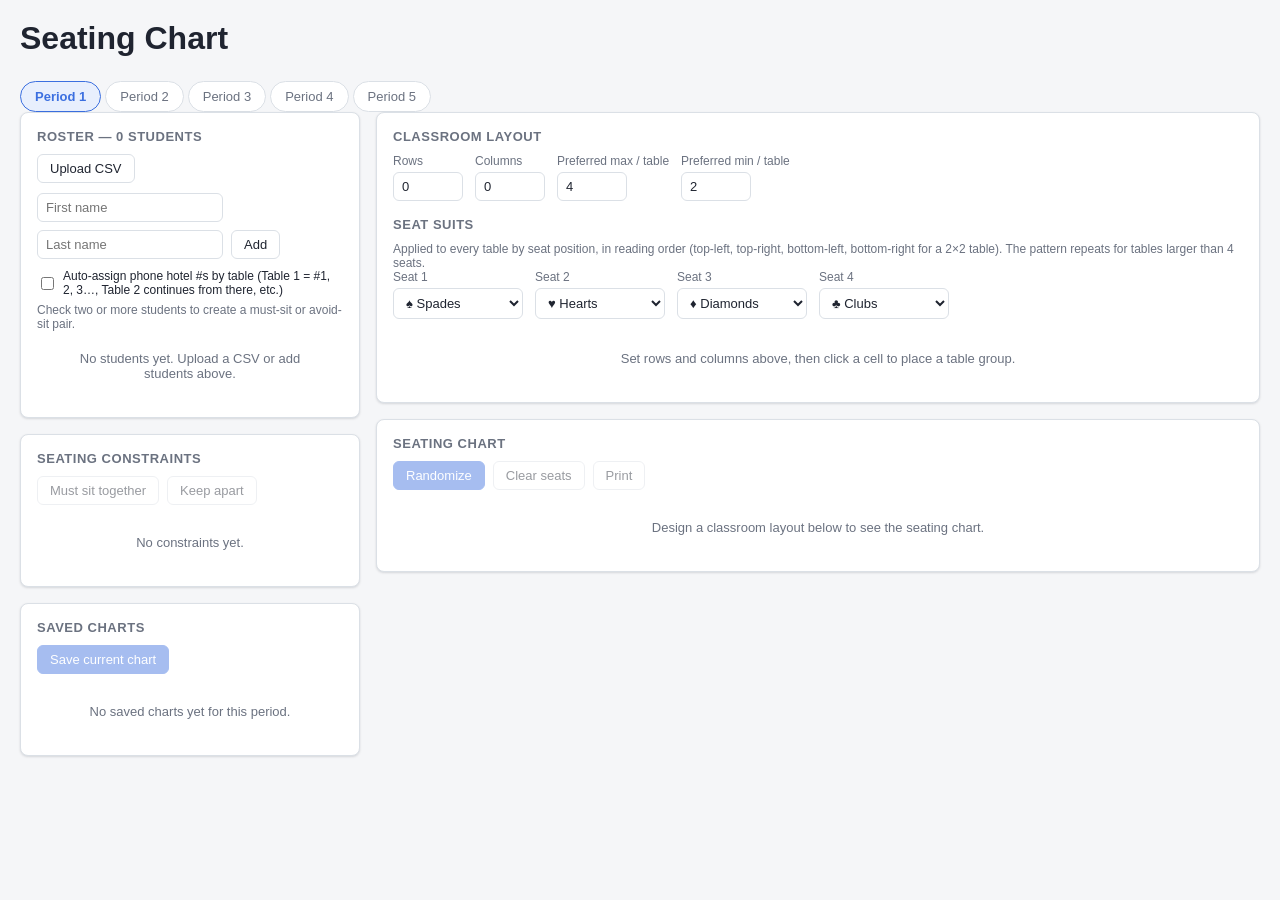
==== commit 647e193d: "Add files via upload" ====
--- a/index.html
+++ b/index.html
@@ -104,6 +104,7 @@
   color: var(--text);
 }
 input[type="checkbox"] { accent-color: var(--accent); }
+input:disabled { opacity: 0.45; cursor: not-allowed; }
 
 .panel {
   background: var(--panel);
@@ -441,13 +442,14 @@
     --front-badge: #b5750a !important;
   }
   body { background: #fff !important; }
-  body * { visibility: hidden; }
-  .seating-chart-panel, .seating-chart-panel * { visibility: visible; }
+  /* Hide everything except the seating chart itself. Using display:none (not
+     visibility:hidden) so hidden content doesn't still reserve page space and
+     push out a blank second page. */
+  .header-bar, .period-tabs, .sidebar-info, .layout-panel { display: none !important; }
+  #app { max-width: none; margin: 0; padding: 0; }
+  .main-grid { display: block; }
+  .sidebar-room { display: block; }
   .seating-chart-panel {
-    position: absolute;
-    top: 0;
-    left: 0;
-    width: 100%;
     border: none;
     box-shadow: none;
     padding: 0;
@@ -471,11 +473,20 @@
     padding-bottom: 10px;
   }
   .print-header-sub {
-    margin-top: 6px;
-    font-size: 13px;
-    color: #444;
+    margin-top: 8px;
+    font-size: 20px;
+    font-weight: 700;
+    color: #000;
   }
   .table-group, .seat { border-color: #000 !important; }
+  .table-group.thin { border-style: solid !important; }
+  .thin-tag { display: none !important; }
+  .front-word { display: none !important; }
+  .seat.conflict {
+    border-color: #000 !important;
+    background: #fff !important;
+    box-shadow: none !important;
+  }
   .table-group.blank { border: none !important; }
   .room-grid { background: none !important; border: none !important; }
 }
@@ -523,6 +534,22 @@
   function suitForSeatIndex(period, index) {
     const pattern = period.suitPattern && period.suitPattern.length ? period.suitPattern : ["spade", "heart", "diamond", "club"];
     return pattern[index % pattern.length];
+  }
+
+  // Auto-assigned phone hotel numbers: Table 1's seats get #1..N, Table 2
+  // continues where Table 1 left off, and so on — tied to the seat/table, not
+  // whichever student happens to sit there, so it stays correct across reshuffles.
+  function computeAutoPhoneNumbers(layout) {
+    const sorted = layout.groups.slice().sort((a, b) => (a.row - b.row) || (a.col - b.col));
+    const numbers = {};
+    let counter = 1;
+    sorted.forEach((g) => {
+      const capacity = App.seating.groupCapacity(g);
+      for (let i = 0; i < capacity; i++) {
+        numbers[App.seating.seatId(g.id, i)] = counter++;
+      }
+    });
+    return numbers;
   }
 
   function el(tag, attrs, children) {
@@ -549,7 +576,7 @@
     return node;
   }
 
-  App.util = { fullName, formatTimestamp, el, SUITS, numberTables, suitForSeatIndex };
+  App.util = { fullName, formatTimestamp, el, SUITS, numberTables, suitForSeatIndex, computeAutoPhoneNumbers };
 })();
 
 // ---- js/store.js ----
@@ -575,6 +602,7 @@
       preferredPerTable: 4,
       preferredMinPerTable: 2,
       suitPattern: ["spade", "heart", "diamond", "club"],
+      autoAssignPhoneNumbers: false,
       assignment: {}, // seatId -> studentId
       savedCharts: [], // { id, name, layout, assignment, createdAt, lastUsedAt }
     };
@@ -816,7 +844,9 @@
           const deficitA = (targets[a.g.id] || 0) - (a.g.capacity - remainingCap[a.g.id]);
           const deficitB = (targets[b.g.id] || 0) - (b.g.capacity - remainingCap[b.g.id]);
           if (deficitA !== deficitB) return deficitB - deficitA;
-          if (remainingCap[a.g.id] !== remainingCap[b.g.id]) return remainingCap[a.g.id] - remainingCap[b.g.id];
+          // Deficit is tied — let randomness (not "which table already has more people")
+          // decide, so e.g. front-priority students actually spread across front tables
+          // instead of always stacking into whichever one got the first pick.
           return a.jitter - b.jitter;
         })
         .map((x) => x.g);
@@ -848,31 +878,36 @@
     const frontClusters = clusters.filter((c) => c.isFront);
     const normalClusters = clusters.filter((c) => !c.isFront);
 
+    // Front-flagged tables — only front-priority students are restricted to this pool.
     const frontGroups = layout.groups.filter((g) => g.isFront)
       .map((g) => ({ id: g.id, row: g.row, capacity: Math.min(groupCapacity(g), preferredMax) }))
       .sort((a, b) => a.row - b.row);
-    const normalGroups = layout.groups.filter((g) => !g.isFront)
+    // Every table, front and normal — everyone else (and front overflow) can use any of these,
+    // so a front table with more seats than front-priority students still ends up full.
+    const allGroups = layout.groups
       .map((g) => ({ id: g.id, row: g.row, capacity: Math.min(groupCapacity(g), preferredMax) }))
       .sort((a, b) => a.row - b.row);
 
-    const frontTotal = frontClusters.reduce((n, c) => n + c.size, 0);
-    const normalTotal = normalClusters.reduce((n, c) => n + c.size, 0);
-    const targets = Object.assign(
-      computeTargets(frontGroups, frontTotal, preferredMax),
-      computeTargets(normalGroups, normalTotal, preferredMax)
-    );
+    const totalSize = frontClusters.reduce((n, c) => n + c.size, 0) + normalClusters.reduce((n, c) => n + c.size, 0);
+    const targets = computeTargets(allGroups, totalSize, preferredMax);
 
     const remainingCap = {};
-    frontGroups.concat(normalGroups).forEach((g) => { remainingCap[g.id] = g.capacity; });
+    allGroups.forEach((g) => { remainingCap[g.id] = g.capacity; });
     const occupancy = {};
     const avoidSet = new Set();
     (avoidPairs || []).forEach(([a, b]) => avoidSet.add(a + "|" + b));
 
     const violations = [];
+    // Front-priority students go into front tables first, spread across whichever front
+    // tables need them most (targets are shared room-wide, so this still favors the
+    // frontmost tables) rather than stacking every front-priority student into one table.
     let unplacedFront = placeClusters(frontClusters, frontGroups, occupancy, remainingCap, avoidSet, violations, targets);
-    // Front overflow spills into normal groups as a fallback.
-    let overflowUnplaced = placeClusters(unplacedFront, normalGroups, occupancy, remainingCap, avoidSet, violations, targets);
-    let unplacedNormal = placeClusters(normalClusters, normalGroups, occupancy, remainingCap, avoidSet, violations, targets);
+    // If front tables genuinely can't hold every front-priority student, the rest spill anywhere.
+    let overflowUnplaced = placeClusters(unplacedFront, allGroups, occupancy, remainingCap, avoidSet, violations, targets);
+    // Everyone else fills whatever's left, front tables included — this is what auto-fills
+    // front seats a front-priority student didn't need with regular students instead of
+    // leaving them empty.
+    let unplacedNormal = placeClusters(normalClusters, allGroups, occupancy, remainingCap, avoidSet, violations, targets);
 
     const unplacedClusters = overflowUnplaced.concat(unplacedNormal);
     const unplacedIds = [];
@@ -1073,6 +1108,21 @@
       el("button", { text: "Add", onclick: addStudent }),
     ]));
 
+    const autoPhoneToggle = el("label", { class: "checkbox-row" }, [
+      el("input", {
+        type: "checkbox",
+        checked: !!period.autoAssignPhoneNumbers,
+        onchange: () => App.store.update((state) => {
+          state.periods[period.id].autoAssignPhoneNumbers = !state.periods[period.id].autoAssignPhoneNumbers;
+        }),
+      }),
+      "Auto-assign phone hotel #s by table (Table 1 = #1, 2, 3…, Table 2 continues from there, etc.)",
+    ]);
+    panel.appendChild(autoPhoneToggle);
+    if (period.autoAssignPhoneNumbers) {
+      panel.appendChild(el("div", { class: "hint", text: "Numbers are shown on the seating chart based on each seat's table. Manual numbers below are ignored while this is on." }));
+    }
+
     if (selectedIds.size >= 2) {
       panel.appendChild(el("div", { class: "hint", text: selectedIds.size + " selected — use the Constraints panel below to pair them." }));
     } else {
@@ -1101,6 +1151,7 @@
           placeholder: "#",
           title: "Phone hotel number",
           value: s.phoneNumber || "",
+          disabled: !!period.autoAssignPhoneNumbers,
         });
         phoneInput.addEventListener("change", () => {
           App.store.update((state) => {
@@ -1261,7 +1312,7 @@
   }
 
   function render(period) {
-    const panel = el("div", { class: "panel" });
+    const panel = el("div", { class: "panel layout-panel" });
     panel.appendChild(el("div", { class: "section-title", text: "Classroom Layout" }));
 
     const layout = period.layout;
@@ -1532,12 +1583,13 @@
 
     panel.appendChild(el("div", { class: "print-header" }, [
       el("div", { class: "print-header-banner", text: "Whiteboard / Front of Class" }),
-      el("div", { class: "print-header-sub", text: period.label + " — printed " + new Date().toLocaleDateString() }),
+      el("div", { class: "print-header-sub", text: period.label }),
     ]));
 
     const conflicts = computeConflicts(period);
     const thinGroups = computeThinGroups(period);
     const tableNumbers = App.util.numberTables(period.layout);
+    const autoPhoneNumbers = period.autoAssignPhoneNumbers ? App.util.computeAutoPhoneNumbers(period.layout) : null;
     const layout = period.layout;
     const grid = el("div", {
       class: "room-grid",
@@ -1562,6 +1614,9 @@
           const student = studentId ? period.students.find((s) => s.id === studentId) : null;
           const suitKey = App.util.suitForSeatIndex(period, i);
           const suit = App.util.SUITS[suitKey];
+          const phoneLine = autoPhoneNumbers
+            ? "#" + autoPhoneNumbers[sid]
+            : (student && student.phoneNumber ? "#" + student.phoneNumber : null);
           const classes = ["seat"];
           if (student) classes.push("filled");
           if (conflicts.has(sid)) classes.push("conflict");
@@ -1571,13 +1626,16 @@
           }, [
             el("span", { class: "suit-badge suit-" + suit.color, text: suit.symbol }),
             el("span", { class: "seat-name", text: student ? fullName(student) : "Empty" }),
-            student && student.phoneNumber ? el("span", { class: "seat-phone", text: "#" + student.phoneNumber }) : null,
+            phoneLine ? el("span", { class: "seat-phone", text: phoneLine }) : null,
           ]));
         }
         const isThin = thinGroups.has(group.id);
         grid.appendChild(el("div", { class: "table-group" + (group.isFront ? " front" : "") + (isThin ? " thin" : "") }, [
           el("div", { class: "table-header" }, [
-            el("span", { text: (group.isFront ? "Front table " : "Table ") + tableNumbers[group.id], class: group.isFront ? "front-tag" : "" }),
+            el("span", { class: group.isFront ? "front-tag" : "" }, [
+              group.isFront ? el("span", { class: "front-word", text: "Front " }) : null,
+              "Table " + tableNumbers[group.id],
+            ]),
             isThin ? el("span", { class: "thin-tag", text: "Below min" }) : null,
           ]),
           seatGrid,
@@ -1750,13 +1808,13 @@
 
     const mainGrid = el("div", { class: "main-grid" });
 
-    const sidebar = el("div", { class: "sidebar" }, [
+    const sidebar = el("div", { class: "sidebar sidebar-info" }, [
       App.ui.roster.render(period),
       App.ui.constraints.render(period),
       App.ui.savedCharts.render(period),
     ]);
 
-    const centerCol = el("div", { class: "sidebar" }, [
+    const centerCol = el("div", { class: "sidebar sidebar-room" }, [
       App.ui.layout.render(period),
       App.ui.chart.render(period),
     ]);
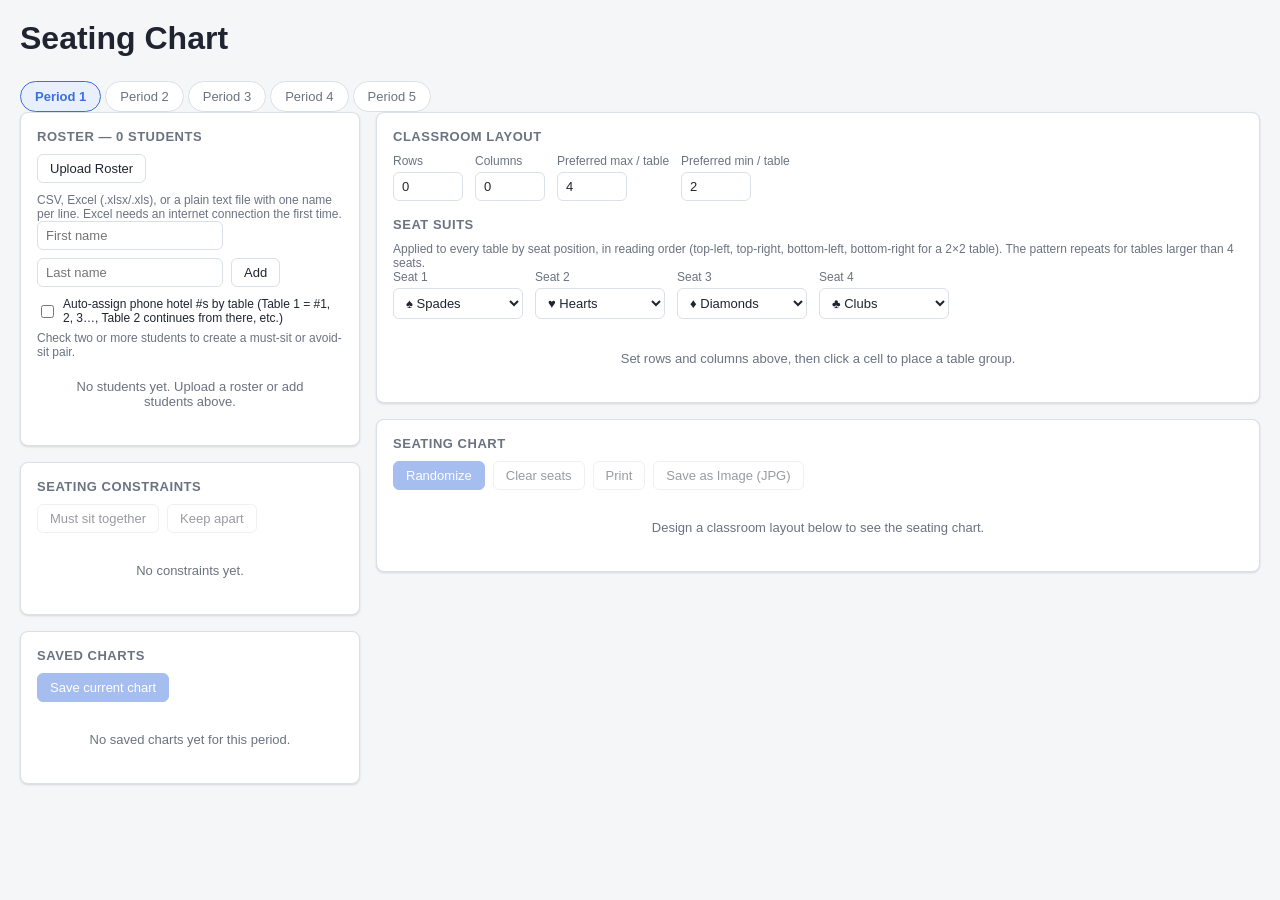
==== commit bd0b3677: "Add files via upload" ====
--- a/index.html
+++ b/index.html
@@ -713,11 +713,26 @@
     return rows.filter((r) => r.some((f) => f.trim() !== ""));
   }
 
-  // Parses roster CSV text into [{firstName, lastName}]. Supports headers like
-  // "First Name"/"Last Name", a single "Name" column ("First Last" or "Last, First"),
-  // or falls back to treating the first column as a full name with no header.
-  function parseRoster(text) {
-    const rows = parseCSV(text);
+  // Splits a single "full name" cell into {firstName, lastName}. Handles both
+  // "Last, First" and "First Last" notations.
+  function parseFullName(full) {
+    full = (full || "").trim();
+    if (!full) return { firstName: "", lastName: "" };
+    if (full.includes(",")) {
+      const parts = full.split(",");
+      return { lastName: parts[0].trim(), firstName: (parts[1] || "").trim() };
+    }
+    const idx = full.indexOf(" ");
+    if (idx === -1) return { firstName: full, lastName: "" };
+    return { firstName: full.slice(0, idx).trim(), lastName: full.slice(idx + 1).trim() };
+  }
+
+  // Converts spreadsheet-style rows (array of arrays of strings) into
+  // [{firstName, lastName}]. Supports headers like "First Name"/"Last Name",
+  // a single "Name" column ("First Last" or "Last, First"), or falls back to
+  // treating the first column as a full name with no header. Shared by the
+  // CSV and Excel parsers so both formats behave identically.
+  function rowsToStudents(rows) {
     if (!rows.length) return [];
 
     const headerRow = rows[0];
@@ -727,7 +742,7 @@
     let firstIdx = -1, lastIdx = -1, fullIdx = -1;
     if (looksLikeHeader) {
       headerRow.forEach((h, i) => {
-        const t = h.trim().toLowerCase();
+        const t = (h || "").trim().toLowerCase();
         if (/^first/.test(t)) firstIdx = i;
         else if (/^last/.test(t)) lastIdx = i;
         else if (fullIdx === -1 && /name/.test(t)) fullIdx = i;
@@ -742,21 +757,9 @@
         firstName = (firstIdx >= 0 ? r[firstIdx] || "" : "").trim();
         lastName = (lastIdx >= 0 ? r[lastIdx] || "" : "").trim();
       } else {
-        const full = (r[fullIdx] || "").trim();
-        if (!full) continue;
-        if (full.includes(",")) {
-          const parts = full.split(",");
-          lastName = parts[0].trim();
-          firstName = (parts[1] || "").trim();
-        } else {
-          const idx = full.indexOf(" ");
-          if (idx === -1) {
-            firstName = full;
-          } else {
-            firstName = full.slice(0, idx).trim();
-            lastName = full.slice(idx + 1).trim();
-          }
-        }
+        const parsed = parseFullName(r[fullIdx]);
+        firstName = parsed.firstName;
+        lastName = parsed.lastName;
       }
       if (!firstName && !lastName) continue;
       students.push({ firstName, lastName });
@@ -764,7 +767,32 @@
     return students;
   }
 
-  App.csv = { parseCSV, parseRoster };
+  // Parses roster CSV text into [{firstName, lastName}].
+  function parseRoster(text) {
+    return rowsToStudents(parseCSV(text));
+  }
+
+  // Parses a plain-text roster, one name per line ("First Last" or "Last, First").
+  function parseTextRoster(text) {
+    return text
+      .split(/\r\n|\r|\n/)
+      .map((line) => line.trim())
+      .filter(Boolean)
+      .map((line) => parseFullName(line))
+      .filter((s) => s.firstName || s.lastName);
+  }
+
+  // Reads the first sheet of a SheetJS workbook into [{firstName, lastName}].
+  function parseWorkbookRoster(workbook) {
+    const sheetName = workbook.SheetNames[0];
+    if (!sheetName) return [];
+    const sheet = workbook.Sheets[sheetName];
+    const rows = XLSX.utils.sheet_to_json(sheet, { header: 1, raw: false, defval: "" })
+      .map((row) => row.map((cell) => (cell == null ? "" : String(cell))));
+    return rowsToStudents(rows);
+  }
+
+  App.csv = { parseCSV, parseRoster, parseTextRoster, parseWorkbookRoster };
 })();
 
 // ---- js/seating.js ----
@@ -1036,6 +1064,26 @@
   let selectedIds = new Set();
   let lastPeriodId = null;
 
+  const XLSX_CDN_URL = "https://unpkg.com/xlsx@0.18.5/dist/xlsx.full.min.js";
+  let xlsxLoadPromise = null;
+  // Lazy-loads the Excel reader only when someone actually uploads an .xlsx/.xls
+  // file, so the app has no external dependency until that feature is used.
+  function ensureXLSX() {
+    if (typeof XLSX !== "undefined") return Promise.resolve();
+    if (xlsxLoadPromise) return xlsxLoadPromise;
+    xlsxLoadPromise = new Promise((resolve, reject) => {
+      const script = document.createElement("script");
+      script.src = XLSX_CDN_URL;
+      script.onload = () => resolve();
+      script.onerror = () => {
+        xlsxLoadPromise = null;
+        reject(new Error("Couldn't load the Excel reader — check your internet connection and try again."));
+      };
+      document.head.appendChild(script);
+    });
+    return xlsxLoadPromise;
+  }
+
   function toggleSelect(id) {
     if (selectedIds.has(id)) selectedIds.delete(id);
     else selectedIds.add(id);
@@ -1058,37 +1106,62 @@
     const panel = el("div", { class: "panel" });
     panel.appendChild(el("div", { class: "section-title", text: "Roster — " + period.students.length + " students" }));
 
-    const fileInput = el("input", { type: "file", accept: ".csv,text/csv", style: "display:none" });
+    function addParsedStudents(parsed) {
+      if (!parsed.length) {
+        alert("No students found in that file.");
+        return;
+      }
+      App.store.update((state) => {
+        const p = state.periods[period.id];
+        const existing = new Set(p.students.map((s) => (s.firstName + "|" + s.lastName).toLowerCase()));
+        parsed.forEach((s) => {
+          const key = (s.firstName + "|" + s.lastName).toLowerCase();
+          if (existing.has(key)) return;
+          existing.add(key);
+          p.students.push({ id: App.store.uid("student"), firstName: s.firstName, lastName: s.lastName, front: false, phoneNumber: "" });
+        });
+      });
+    }
+
+    const fileInput = el("input", { type: "file", accept: ".csv,.txt,.xlsx,.xls,text/csv,text/plain", style: "display:none" });
     fileInput.addEventListener("change", (e) => {
       const file = e.target.files[0];
       if (!file) return;
-      const reader = new FileReader();
-      reader.onload = () => {
-        const parsed = App.csv.parseRoster(String(reader.result));
-        if (!parsed.length) {
-          alert("No students found in that file.");
-          return;
-        }
-        App.store.update((state) => {
-          const p = state.periods[period.id];
-          const existing = new Set(p.students.map((s) => (s.firstName + "|" + s.lastName).toLowerCase()));
-          parsed.forEach((s) => {
-            const key = (s.firstName + "|" + s.lastName).toLowerCase();
-            if (existing.has(key)) return;
-            existing.add(key);
-            p.students.push({ id: App.store.uid("student"), firstName: s.firstName, lastName: s.lastName, front: false, phoneNumber: "" });
-          });
-        });
-      };
-      reader.readAsText(file);
+      const name = file.name.toLowerCase();
+
+      if (name.endsWith(".xlsx") || name.endsWith(".xls")) {
+        ensureXLSX()
+          .then(() => {
+            const reader = new FileReader();
+            reader.onload = () => {
+              try {
+                const workbook = XLSX.read(new Uint8Array(reader.result), { type: "array" });
+                addParsedStudents(App.csv.parseWorkbookRoster(workbook));
+              } catch (err) {
+                alert("Couldn't read that Excel file: " + err.message);
+              }
+            };
+            reader.readAsArrayBuffer(file);
+          })
+          .catch((err) => alert(err.message));
+      } else if (name.endsWith(".txt")) {
+        const reader = new FileReader();
+        reader.onload = () => addParsedStudents(App.csv.parseTextRoster(String(reader.result)));
+        reader.readAsText(file);
+      } else {
+        const reader = new FileReader();
+        reader.onload = () => addParsedStudents(App.csv.parseRoster(String(reader.result)));
+        reader.readAsText(file);
+      }
       e.target.value = "";
     });
 
     const toolbar = el("div", { class: "toolbar-row" }, [
-      el("button", { text: "Upload CSV", onclick: () => fileInput.click() }),
+      el("button", { text: "Upload Roster", onclick: () => fileInput.click() }),
       fileInput,
     ]);
     panel.appendChild(toolbar);
+    panel.appendChild(el("div", { class: "hint", text: "CSV, Excel (.xlsx/.xls), or a plain text file with one name per line. Excel needs an internet connection the first time." }));
 
     const firstInput = el("input", { type: "text", placeholder: "First name" });
     const lastInput = el("input", { type: "text", placeholder: "Last name" });
@@ -1130,7 +1203,7 @@
     }
 
     if (!period.students.length) {
-      panel.appendChild(el("div", { class: "empty-state", text: "No students yet. Upload a CSV or add students above." }));
+      panel.appendChild(el("div", { class: "empty-state", text: "No students yet. Upload a roster or add students above." }));
       return panel;
     }
 
@@ -1525,6 +1598,155 @@
       if (b === undefined) delete p.assignment[fromId]; else p.assignment[fromId] = b;
       if (a === undefined) delete p.assignment[toId]; else p.assignment[toId] = a;
     });
+  }
+
+  function roundRect(ctx, x, y, w, h, r) {
+    ctx.beginPath();
+    ctx.moveTo(x + r, y);
+    ctx.arcTo(x + w, y, x + w, y + h, r);
+    ctx.arcTo(x + w, y + h, x, y + h, r);
+    ctx.arcTo(x, y + h, x, y, r);
+    ctx.arcTo(x, y, x + w, y, r);
+    ctx.closePath();
+  }
+
+  function wrapText(ctx, text, cx, cy, maxWidth, lineHeight) {
+    const words = text.split(" ");
+    const lines = [];
+    let current = "";
+    words.forEach((w) => {
+      const test = current ? current + " " + w : w;
+      if (current && ctx.measureText(test).width > maxWidth) {
+        lines.push(current);
+        current = w;
+      } else {
+        current = test;
+      }
+    });
+    if (current) lines.push(current);
+    const startY = cy - ((lines.length - 1) * lineHeight) / 2;
+    lines.forEach((line, i) => ctx.fillText(line, cx, startY + i * lineHeight));
+  }
+
+  const FONT = "-apple-system, Helvetica, Arial, sans-serif";
+
+  // Draws the seating chart fresh onto a canvas (not a DOM screenshot), so the
+  // exported image follows the same "clean" rules as print: no conflict/thin
+  // highlighting, no "Front" word — just the room, tables, and students.
+  function buildChartCanvas(period) {
+    const SCALE = 2;
+    const SEAT_W = 130, SEAT_H = 66, SEAT_GAP = 8;
+    const TABLE_PAD = 14, HEADER_H = 26, TABLE_GAP = 26, MARGIN = 36, BANNER_H = 96;
+
+    const layout = period.layout;
+    const groups = layout.groups;
+    const maxSeatCols = Math.max(1, ...groups.map((g) => g.seatCols));
+    const maxSeatRows = Math.max(1, ...groups.map((g) => g.seatRows));
+    const cellW = TABLE_PAD * 2 + maxSeatCols * SEAT_W + (maxSeatCols - 1) * SEAT_GAP;
+    const cellH = HEADER_H + TABLE_PAD * 2 + maxSeatRows * SEAT_H + (maxSeatRows - 1) * SEAT_GAP;
+
+    const width = MARGIN * 2 + layout.cols * cellW + Math.max(0, layout.cols - 1) * TABLE_GAP;
+    const height = MARGIN * 2 + BANNER_H + layout.rows * cellH + Math.max(0, layout.rows - 1) * TABLE_GAP;
+
+    const canvas = document.createElement("canvas");
+    canvas.width = Math.round(width * SCALE);
+    canvas.height = Math.round(height * SCALE);
+    const ctx = canvas.getContext("2d");
+    ctx.scale(SCALE, SCALE);
+
+    ctx.fillStyle = "#ffffff";
+    ctx.fillRect(0, 0, width, height);
+
+    ctx.textAlign = "center";
+    ctx.textBaseline = "alphabetic";
+    ctx.fillStyle = "#000000";
+    ctx.font = "800 30px " + FONT;
+    ctx.fillText("Whiteboard / Front of Class", width / 2, MARGIN + 30);
+    ctx.beginPath();
+    ctx.moveTo(MARGIN, MARGIN + 44);
+    ctx.lineTo(width - MARGIN, MARGIN + 44);
+    ctx.lineWidth = 3;
+    ctx.strokeStyle = "#000000";
+    ctx.stroke();
+    ctx.font = "700 20px " + FONT;
+    ctx.fillText(period.label, width / 2, MARGIN + 74);
+
+    const tableNumbers = App.util.numberTables(layout);
+    const autoPhoneNumbers = period.autoAssignPhoneNumbers ? App.util.computeAutoPhoneNumbers(layout) : null;
+
+    groups.forEach((g) => {
+      const x = MARGIN + g.col * (cellW + TABLE_GAP);
+      const y = MARGIN + BANNER_H + g.row * (cellH + TABLE_GAP);
+      const tableW = TABLE_PAD * 2 + g.seatCols * SEAT_W + (g.seatCols - 1) * SEAT_GAP;
+      const tableH = HEADER_H + TABLE_PAD * 2 + g.seatRows * SEAT_H + (g.seatRows - 1) * SEAT_GAP;
+
+      ctx.strokeStyle = g.isFront ? "#b5750a" : "#000000";
+      ctx.lineWidth = 2;
+      roundRect(ctx, x, y, tableW, tableH, 10);
+      ctx.stroke();
+
+      ctx.textAlign = "left";
+      ctx.fillStyle = g.isFront ? "#b5750a" : "#000000";
+      ctx.font = "700 14px " + FONT;
+      ctx.fillText("Table " + tableNumbers[g.id], x + TABLE_PAD, y + 20);
+
+      const capacity = App.seating.groupCapacity(g);
+      for (let i = 0; i < capacity; i++) {
+        const sr = Math.floor(i / g.seatCols);
+        const sc = i % g.seatCols;
+        const sx = x + TABLE_PAD + sc * (SEAT_W + SEAT_GAP);
+        const sy = y + HEADER_H + TABLE_PAD + sr * (SEAT_H + SEAT_GAP);
+
+        ctx.fillStyle = "#ffffff";
+        ctx.strokeStyle = "#999999";
+        ctx.lineWidth = 1.5;
+        roundRect(ctx, sx, sy, SEAT_W, SEAT_H, 6);
+        ctx.fill();
+        ctx.stroke();
+
+        const sid = App.seating.seatId(g.id, i);
+        const studentId = period.assignment[sid];
+        const student = studentId ? period.students.find((s) => s.id === studentId) : null;
+        const suitKey = App.util.suitForSeatIndex(period, i);
+        const suit = App.util.SUITS[suitKey];
+
+        ctx.textAlign = "right";
+        ctx.fillStyle = suit.color === "red" ? "#c0392b" : "#000000";
+        ctx.font = "700 13px " + FONT;
+        ctx.fillText(suit.symbol, sx + SEAT_W - 8, sy + 17);
+
+        ctx.textAlign = "center";
+        ctx.fillStyle = "#000000";
+        ctx.font = "600 13px " + FONT;
+        wrapText(ctx, student ? fullName(student) : "Empty", sx + SEAT_W / 2, sy + SEAT_H / 2 - 2, SEAT_W - 16, 15);
+
+        const phoneLine = autoPhoneNumbers
+          ? "#" + autoPhoneNumbers[sid]
+          : (student && student.phoneNumber ? "#" + student.phoneNumber : null);
+        if (phoneLine) {
+          ctx.font = "400 11px " + FONT;
+          ctx.fillStyle = "#555555";
+          ctx.fillText(phoneLine, sx + SEAT_W / 2, sy + SEAT_H - 8);
+        }
+      }
+    });
+
+    return canvas;
+  }
+
+  function downloadChartImage(period) {
+    const canvas = buildChartCanvas(period);
+    canvas.toBlob((blob) => {
+      if (!blob) { alert("Couldn't generate the image."); return; }
+      const url = URL.createObjectURL(blob);
+      const a = document.createElement("a");
+      a.href = url;
+      a.download = (period.label || "seating-chart").toLowerCase().replace(/[^a-z0-9]+/g, "-").replace(/^-+|-+$/g, "") + "-seating-chart.jpg";
+      document.body.appendChild(a);
+      a.click();
+      a.remove();
+      URL.revokeObjectURL(url);
+    }, "image/jpeg", 0.92);
   }
 
   function render(period) {
@@ -1560,6 +1782,11 @@
         text: "Print",
         disabled: !Object.keys(period.assignment).length,
         onclick: () => window.print(),
+      }),
+      el("button", {
+        text: "Save as Image (JPG)",
+        disabled: !Object.keys(period.assignment).length,
+        onclick: () => downloadChartImage(period),
       }),
     ]));
 
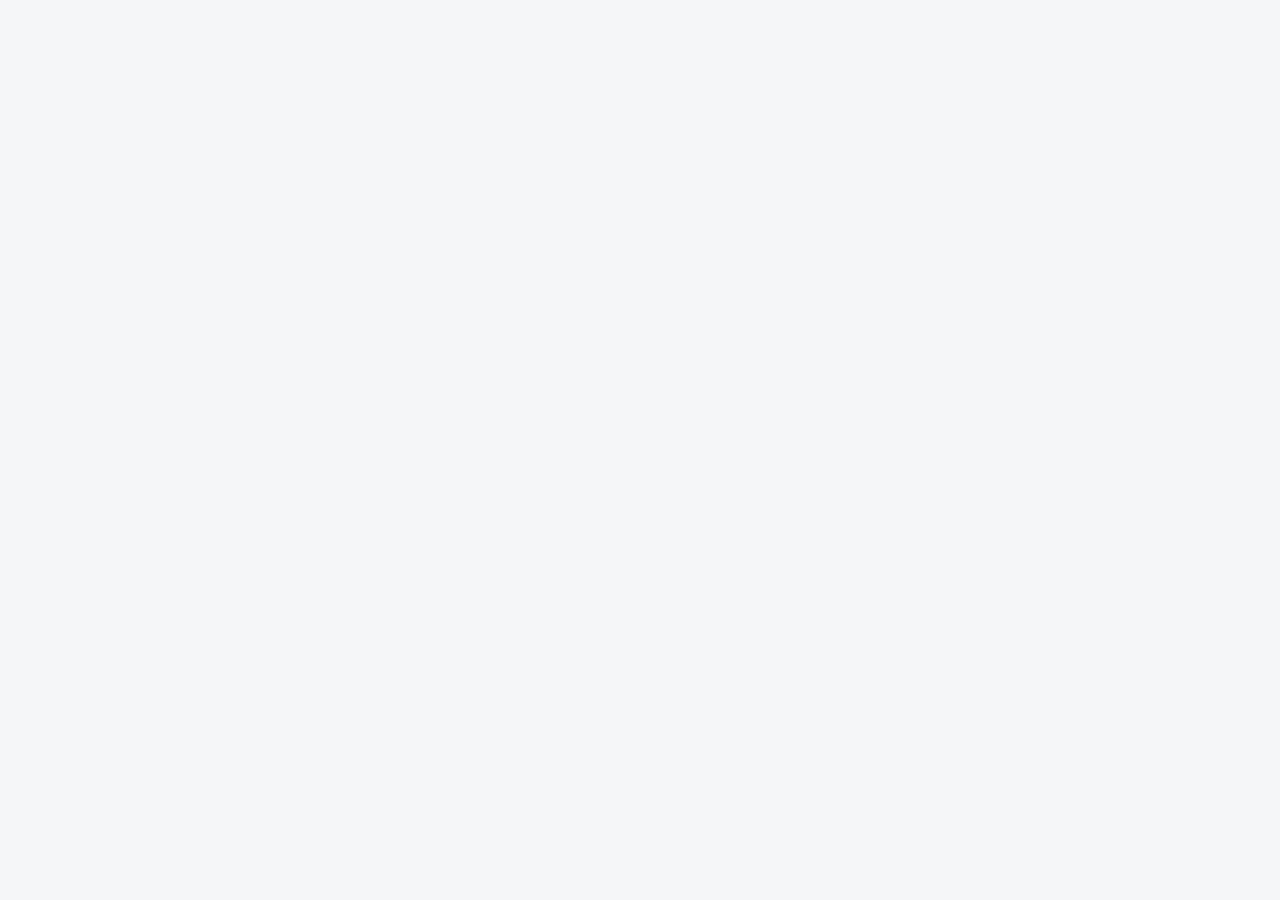
==== commit 3474d6ad: "Add files via upload" ====
--- a/index.html
+++ b/index.html
@@ -4,2057 +4,22 @@
 <meta charset="UTF-8">
 <meta name="viewport" content="width=device-width, initial-scale=1.0">
 <title>Seating Chart</title>
-<style>
-:root {
-  --bg: #f5f6f8;
-  --panel: #ffffff;
-  --border: #dbe0e6;
-  --text: #1f2430;
-  --text-muted: #6b7280;
-  --accent: #3b6fe0;
-  --accent-hover: #2f5bc4;
-  --accent-soft: #e8effd;
-  --danger: #d9483b;
-  --danger-soft: #fbe9e7;
-  --success: #2f9e5b;
-  --front-badge: #f0a020;
-  --warning: #c9962c;
-  --warning-soft: #fbf1de;
-  --suit-red: #c0392b;
-  --seat-empty: #eef1f5;
-  --seat-filled: #ffffff;
-  --radius: 8px;
-  --shadow: 0 1px 2px rgba(16, 24, 40, 0.06), 0 1px 3px rgba(16, 24, 40, 0.08);
-}
-
-@media (prefers-color-scheme: dark) {
-  :root {
-    --bg: #14161c;
-    --panel: #1d2028;
-    --border: #2c313c;
-    --text: #e7e9ee;
-    --text-muted: #9aa1ac;
-    --accent: #5b8cf0;
-    --accent-hover: #6f9bff;
-    --accent-soft: #223050;
-    --danger: #ef6a5c;
-    --danger-soft: #3a2220;
-    --success: #4ec27f;
-    --front-badge: #d99a2b;
-    --warning: #d9ab3f;
-    --warning-soft: #3a3120;
-    --suit-red: #e0685a;
-    --seat-empty: #262a34;
-    --seat-filled: #232734;
-    --shadow: 0 1px 2px rgba(0, 0, 0, 0.3), 0 1px 3px rgba(0, 0, 0, 0.4);
-  }
-}
-
-* { box-sizing: border-box; }
-
-body {
-  margin: 0;
-  font-family: -apple-system, BlinkMacSystemFont, "Segoe UI", Roboto, Helvetica, Arial, sans-serif;
-  background: var(--bg);
-  color: var(--text);
-}
-
-#app {
-  max-width: 1400px;
-  margin: 0 auto;
-  padding: 20px;
-}
-
-h1, h2, h3, h4 { margin: 0 0 8px; }
-
-button {
-  font-family: inherit;
-  font-size: 13px;
-  cursor: pointer;
-  border-radius: 6px;
-  border: 1px solid var(--border);
-  background: var(--panel);
-  color: var(--text);
-  padding: 6px 12px;
-  transition: background 0.12s, border-color 0.12s;
-}
-button:hover { border-color: var(--accent); }
-button.primary {
-  background: var(--accent);
-  border-color: var(--accent);
-  color: white;
-}
-button.primary:hover { background: var(--accent-hover); }
-button.danger {
-  color: var(--danger);
-  border-color: var(--danger);
-  background: transparent;
-}
-button.danger:hover { background: var(--danger-soft); }
-button:disabled { opacity: 0.45; cursor: not-allowed; }
-button.small { padding: 3px 8px; font-size: 12px; }
-
-input[type="text"], input[type="number"], select {
-  font-family: inherit;
-  font-size: 13px;
-  padding: 6px 8px;
-  border-radius: 6px;
-  border: 1px solid var(--border);
-  background: var(--panel);
-  color: var(--text);
-}
-input[type="checkbox"] { accent-color: var(--accent); }
-input:disabled { opacity: 0.45; cursor: not-allowed; }
-
-.panel {
-  background: var(--panel);
-  border: 1px solid var(--border);
-  border-radius: var(--radius);
-  box-shadow: var(--shadow);
-  padding: 16px;
-}
-
-.header-bar {
-  display: flex;
-  align-items: center;
-  justify-content: space-between;
-  gap: 12px;
-  margin-bottom: 16px;
-  flex-wrap: wrap;
-}
-
-.period-tabs {
-  display: flex;
-  gap: 4px;
-  flex-wrap: wrap;
-}
-.period-tab {
-  padding: 7px 14px;
-  border-radius: 20px;
-  border: 1px solid var(--border);
-  background: var(--panel);
-  cursor: pointer;
-  font-size: 13px;
-  color: var(--text-muted);
-}
-.period-tab.active {
-  background: var(--accent-soft);
-  border-color: var(--accent);
-  color: var(--accent);
-  font-weight: 600;
-}
-.period-tab-label-input {
-  width: 90px;
-}
-
-.main-grid {
-  display: grid;
-  grid-template-columns: 340px 1fr;
-  gap: 16px;
-  align-items: start;
-}
-
-@media (max-width: 900px) {
-  .main-grid { grid-template-columns: 1fr; }
-}
-
-.sidebar {
-  display: flex;
-  flex-direction: column;
-  gap: 16px;
-}
-
-.section-title {
-  font-size: 13px;
-  text-transform: uppercase;
-  letter-spacing: 0.04em;
-  color: var(--text-muted);
-  font-weight: 600;
-  margin-bottom: 10px;
-}
-
-.roster-list {
-  max-height: 320px;
-  overflow-y: auto;
-  border: 1px solid var(--border);
-  border-radius: 6px;
-}
-.roster-row {
-  display: flex;
-  align-items: center;
-  gap: 8px;
-  padding: 6px 8px;
-  border-bottom: 1px solid var(--border);
-  font-size: 13px;
-}
-.roster-row:last-child { border-bottom: none; }
-.roster-row.selected { background: var(--accent-soft); }
-.roster-row .name { flex: 1; }
-.roster-row .front-badge {
-  font-size: 10px;
-  background: var(--front-badge);
-  color: white;
-  padding: 1px 6px;
-  border-radius: 10px;
-}
-.roster-row button.row-delete { visibility: hidden; }
-.roster-row:hover button.row-delete { visibility: visible; }
-.roster-row .phone-input { width: 46px; padding: 3px 6px; font-size: 11px; }
-
-.toolbar-row {
-  display: flex;
-  gap: 8px;
-  margin-bottom: 10px;
-  flex-wrap: wrap;
-}
-
-.hint {
-  font-size: 12px;
-  color: var(--text-muted);
-  margin-top: 6px;
-}
-
-.constraint-list {
-  display: flex;
-  flex-direction: column;
-  gap: 6px;
-  margin-top: 8px;
-}
-.constraint-chip {
-  display: flex;
-  align-items: center;
-  justify-content: space-between;
-  gap: 8px;
-  font-size: 12px;
-  padding: 5px 8px;
-  border-radius: 6px;
-  border: 1px solid var(--border);
-}
-.constraint-chip.avoid { background: var(--danger-soft); }
-.constraint-chip.must { background: var(--accent-soft); }
-
-.layout-config-row {
-  display: flex;
-  gap: 12px;
-  margin-bottom: 12px;
-  flex-wrap: wrap;
-  align-items: flex-end;
-}
-.field {
-  display: flex;
-  flex-direction: column;
-  gap: 4px;
-  font-size: 12px;
-  color: var(--text-muted);
-}
-.field input { width: 70px; }
-.field select { width: 130px; }
-
-.room-grid {
-  display: grid;
-  gap: 14px;
-  padding: 16px;
-  background: var(--bg);
-  border: 1px dashed var(--border);
-  border-radius: 8px;
-}
-
-.table-group {
-  border: 2px solid var(--border);
-  border-radius: 10px;
-  background: var(--panel);
-  padding: 8px;
-  min-height: 90px;
-  position: relative;
-}
-.table-group.front { border-color: var(--front-badge); }
-.table-group.thin { border-color: var(--warning); border-style: dashed; }
-.table-group.blank { border: none; background: transparent; box-shadow: none; min-height: 0; }
-.table-group.empty-slot {
-  border-style: dashed;
-  display: flex;
-  align-items: center;
-  justify-content: center;
-  color: var(--text-muted);
-  font-size: 12px;
-  cursor: pointer;
-  background: transparent;
-}
-.table-group .table-header {
-  display: flex;
-  justify-content: space-between;
-  align-items: center;
-  font-size: 11px;
-  color: var(--text-muted);
-  margin-bottom: 6px;
-}
-.table-group .front-tag {
-  color: var(--front-badge);
-  font-weight: 600;
-}
-.table-group .thin-tag {
-  color: var(--warning);
-  font-weight: 600;
-  font-size: 10px;
-}
-.table-group .table-controls {
-  display: flex;
-  gap: 4px;
-  align-items: center;
-  flex-wrap: wrap;
-  margin-bottom: 6px;
-}
-.table-group .table-controls input[type="number"] {
-  width: 44px;
-  padding: 2px 4px;
-}
-
-.seat-grid {
-  display: grid;
-  gap: 5px;
-}
-.seat {
-  min-width: 0;
-  min-height: 48px;
-  border: 1px solid var(--border);
-  border-radius: 6px;
-  background: var(--seat-empty);
-  font-size: 11px;
-  display: flex;
-  flex-direction: column;
-  align-items: center;
-  justify-content: center;
-  text-align: center;
-  padding: 6px 4px 4px;
-  cursor: grab;
-  user-select: none;
-  position: relative;
-  touch-action: none;
-}
-.seat.filled {
-  background: var(--seat-filled);
-  border-color: var(--accent);
-  font-weight: 500;
-}
-.suit-badge {
-  position: absolute;
-  top: 3px;
-  right: 5px;
-  font-size: 12px;
-  font-weight: 700;
-  line-height: 1;
-  color: var(--text);
-}
-.suit-badge.red { color: var(--suit-red); }
-.seat-name { padding-right: 14px; }
-.seat-phone {
-  font-size: 9px;
-  color: var(--text-muted);
-  margin-top: 2px;
-}
-.seat.conflict {
-  border-color: var(--danger);
-  background: var(--danger-soft);
-  box-shadow: 0 0 0 1px var(--danger);
-}
-.seat.drag-over {
-  outline: 2px solid var(--accent);
-  outline-offset: 1px;
-}
-.seat.dragging { opacity: 0.4; }
-
-.saved-chart-row {
-  display: flex;
-  flex-direction: column;
-  gap: 2px;
-  padding: 8px;
-  border: 1px solid var(--border);
-  border-radius: 6px;
-  margin-bottom: 6px;
-  font-size: 12px;
-}
-.saved-chart-row .name-row {
-  display: flex;
-  justify-content: space-between;
-  align-items: center;
-  font-weight: 600;
-}
-.saved-chart-row .timestamps {
-  color: var(--text-muted);
-  font-size: 11px;
-}
-.saved-chart-row .actions {
-  display: flex;
-  gap: 6px;
-  margin-top: 4px;
-}
-
-.warning-banner {
-  background: var(--danger-soft);
-  color: var(--danger);
-  border: 1px solid var(--danger);
-  border-radius: 6px;
-  padding: 8px 12px;
-  font-size: 12px;
-  margin-bottom: 12px;
-}
-
-.empty-state {
-  color: var(--text-muted);
-  font-size: 13px;
-  padding: 20px;
-  text-align: center;
-}
-
-.checkbox-row {
-  display: flex;
-  align-items: center;
-  gap: 6px;
-  font-size: 12px;
-}
-
-.legend {
-  display: flex;
-  gap: 14px;
-  font-size: 11px;
-  color: var(--text-muted);
-  margin-top: 10px;
-  flex-wrap: wrap;
-}
-.legend span { display: inline-flex; align-items: center; gap: 4px; }
-.swatch { width: 10px; height: 10px; border-radius: 3px; display: inline-block; }
-
-.print-header { display: none; }
-
-@media print {
-  :root {
-    --text: #000 !important;
-    --text-muted: #333 !important;
-    --border: #999 !important;
-    --seat-empty: #fff !important;
-    --seat-filled: #fff !important;
-    --panel: #fff !important;
-    --danger: #a00 !important;
-    --danger-soft: #fdeceb !important;
-    --suit-red: #a00 !important;
-    --warning: #8a6200 !important;
-    --warning-soft: #fdf3dc !important;
-    --front-badge: #b5750a !important;
-  }
-  body { background: #fff !important; }
-  /* Hide everything except the seating chart itself. Using display:none (not
-     visibility:hidden) so hidden content doesn't still reserve page space and
-     push out a blank second page. */
-  .header-bar, .period-tabs, .sidebar-info, .layout-panel { display: none !important; }
-  #app { max-width: none; margin: 0; padding: 0; }
-  .main-grid { display: block; }
-  .sidebar-room { display: block; }
-  .seating-chart-panel {
-    border: none;
-    box-shadow: none;
-    padding: 0;
-  }
-  .seating-chart-panel .section-title,
-  .seating-chart-panel .toolbar-row,
-  .seating-chart-panel .warning-banner,
-  .seating-chart-panel .legend {
-    display: none !important;
-  }
-  .print-header {
-    display: block;
-    text-align: center;
-    margin-bottom: 18px;
-  }
-  .print-header-banner {
-    font-size: 28px;
-    font-weight: 800;
-    letter-spacing: 0.02em;
-    border-bottom: 3px solid #000;
-    padding-bottom: 10px;
-  }
-  .print-header-sub {
-    margin-top: 8px;
-    font-size: 20px;
-    font-weight: 700;
-    color: #000;
-  }
-  .table-group, .seat { border-color: #000 !important; }
-  .table-group.thin { border-style: solid !important; }
-  .thin-tag { display: none !important; }
-  .front-word { display: none !important; }
-  .seat.conflict {
-    border-color: #000 !important;
-    background: #fff !important;
-    box-shadow: none !important;
-  }
-  .table-group.blank { border: none !important; }
-  .room-grid { background: none !important; border: none !important; }
-}
-
-</style>
+<link rel="stylesheet" href="styles.css">
 </head>
 <body>
 <div id="app"></div>
 
-<script>
-// ---- js/util.js ----
-window.App = window.App || {};
-
-(function () {
-  function fullName(student) {
-    return [student.firstName, student.lastName].filter(Boolean).join(" ").trim();
-  }
-
-  function formatTimestamp(iso) {
-    if (!iso) return "—";
-    const d = new Date(iso);
-    return d.toLocaleDateString(undefined, { month: "short", day: "numeric", year: "numeric" }) +
-      " " + d.toLocaleTimeString(undefined, { hour: "numeric", minute: "2-digit" });
-  }
-
-  const SUITS = {
-    spade: { symbol: "♠", color: "dark", label: "Spades" },
-    heart: { symbol: "♥", color: "red", label: "Hearts" },
-    diamond: { symbol: "♦", color: "red", label: "Diamonds" },
-    club: { symbol: "♣", color: "dark", label: "Clubs" },
-  };
-
-  // Table display numbers ("Table 1", "Table 2"...), assigned front-to-back,
-  // left-to-right by grid position so they stay stable as tables are edited.
-  function numberTables(layout) {
-    const sorted = layout.groups.slice().sort((a, b) => (a.row - b.row) || (a.col - b.col));
-    const numbers = {};
-    sorted.forEach((g, i) => { numbers[g.id] = i + 1; });
-    return numbers;
-  }
-
-  // Which suit belongs at a given seat index within a table (reading order:
-  // top-left, top-right, bottom-left, bottom-right for a 2x2 table). The
-  // 4-entry pattern repeats for tables with more than 4 seats.
-  function suitForSeatIndex(period, index) {
-    const pattern = period.suitPattern && period.suitPattern.length ? period.suitPattern : ["spade", "heart", "diamond", "club"];
-    return pattern[index % pattern.length];
-  }
-
-  // Auto-assigned phone hotel numbers: Table 1's seats get #1..N, Table 2
-  // continues where Table 1 left off, and so on — tied to the seat/table, not
-  // whichever student happens to sit there, so it stays correct across reshuffles.
-  function computeAutoPhoneNumbers(layout) {
-    const sorted = layout.groups.slice().sort((a, b) => (a.row - b.row) || (a.col - b.col));
-    const numbers = {};
-    let counter = 1;
-    sorted.forEach((g) => {
-      const capacity = App.seating.groupCapacity(g);
-      for (let i = 0; i < capacity; i++) {
-        numbers[App.seating.seatId(g.id, i)] = counter++;
-      }
-    });
-    return numbers;
-  }
-
-  function el(tag, attrs, children) {
-    const node = document.createElement(tag);
-    attrs = attrs || {};
-    for (const key in attrs) {
-      const val = attrs[key];
-      if (val === undefined || val === null || val === false) continue;
-      if (key === "class") node.className = val;
-      else if (key === "text") node.textContent = val;
-      else if (key === "html") node.innerHTML = val;
-      else if (key.startsWith("on") && typeof val === "function") {
-        node.addEventListener(key.slice(2).toLowerCase(), val);
-      } else if (key in node) {
-        try { node[key] = val; } catch (e) { node.setAttribute(key, val); }
-      } else {
-        node.setAttribute(key, val);
-      }
-    }
-    (children || []).forEach((c) => {
-      if (c === null || c === undefined || c === false) return;
-      node.appendChild(typeof c === "string" ? document.createTextNode(c) : c);
-    });
-    return node;
-  }
-
-  App.util = { fullName, formatTimestamp, el, SUITS, numberTables, suitForSeatIndex, computeAutoPhoneNumbers };
-})();
-
-// ---- js/store.js ----
-// Global app namespace + persisted state store (localStorage-backed, pub/sub).
-window.App = window.App || {};
-
-(function () {
-  const STORAGE_KEY = "seatingChart.v1";
-
-  function uid(prefix) {
-    const rand = (crypto.randomUUID ? crypto.randomUUID() : String(Math.random()).slice(2));
-    return (prefix ? prefix + "-" : "") + rand;
-  }
-
-  function makeEmptyPeriod(index) {
-    return {
-      id: uid("period"),
-      label: "Period " + index,
-      students: [],
-      avoidPairs: [],
-      mustPairs: [],
-      layout: { rows: 0, cols: 0, groups: [] },
-      preferredPerTable: 4,
-      preferredMinPerTable: 2,
-      suitPattern: ["spade", "heart", "diamond", "club"],
-      autoAssignPhoneNumbers: false,
-      assignment: {}, // seatId -> studentId
-      savedCharts: [], // { id, name, layout, assignment, createdAt, lastUsedAt }
-    };
-  }
-
-  function defaultState() {
-    const periods = {};
-    const order = [];
-    for (let i = 1; i <= 5; i++) {
-      const p = makeEmptyPeriod(i);
-      periods[p.id] = p;
-      order.push(p.id);
-    }
-    return { periodOrder: order, periods, activePeriodId: order[0] };
-  }
-
-  function load() {
-    try {
-      const raw = localStorage.getItem(STORAGE_KEY);
-      if (!raw) return defaultState();
-      const parsed = JSON.parse(raw);
-      if (!parsed || !parsed.periods || !parsed.periodOrder) return defaultState();
-      return parsed;
-    } catch (e) {
-      console.error("Failed to load saved data, starting fresh.", e);
-      return defaultState();
-    }
-  }
-
-  const state = load();
-  const listeners = [];
-
-  function persist() {
-    try {
-      localStorage.setItem(STORAGE_KEY, JSON.stringify(state));
-    } catch (e) {
-      console.error("Failed to save data to localStorage.", e);
-    }
-  }
-
-  function notify() {
-    for (const fn of listeners) fn(state);
-  }
-
-  const store = {
-    state,
-    uid,
-    subscribe(fn) {
-      listeners.push(fn);
-      return () => {
-        const idx = listeners.indexOf(fn);
-        if (idx >= 0) listeners.splice(idx, 1);
-      };
-    },
-    // Run a mutator against the live state, then persist + notify.
-    update(mutator) {
-      mutator(state);
-      persist();
-      notify();
-    },
-    getActivePeriod() {
-      return state.periods[state.activePeriodId];
-    },
-  };
-
-  App.store = store;
-})();
-
-// ---- js/csv.js ----
-window.App = window.App || {};
-
-(function () {
-  // RFC4180-ish CSV parser: handles quoted fields, embedded commas, escaped quotes.
-  function parseCSV(text) {
-    const rows = [];
-    let row = [];
-    let field = "";
-    let inQuotes = false;
-    for (let i = 0; i < text.length; i++) {
-      const c = text[i];
-      if (inQuotes) {
-        if (c === '"') {
-          if (text[i + 1] === '"') { field += '"'; i++; }
-          else inQuotes = false;
-        } else {
-          field += c;
-        }
-      } else if (c === '"') {
-        inQuotes = true;
-      } else if (c === ",") {
-        row.push(field);
-        field = "";
-      } else if (c === "\n") {
-        row.push(field);
-        rows.push(row);
-        row = [];
-        field = "";
-      } else if (c === "\r") {
-        // skip, \n handles the line break
-      } else {
-        field += c;
-      }
-    }
-    if (field.length || row.length) {
-      row.push(field);
-      rows.push(row);
-    }
-    return rows.filter((r) => r.some((f) => f.trim() !== ""));
-  }
-
-  // Splits a single "full name" cell into {firstName, lastName}. Handles both
-  // "Last, First" and "First Last" notations.
-  function parseFullName(full) {
-    full = (full || "").trim();
-    if (!full) return { firstName: "", lastName: "" };
-    if (full.includes(",")) {
-      const parts = full.split(",");
-      return { lastName: parts[0].trim(), firstName: (parts[1] || "").trim() };
-    }
-    const idx = full.indexOf(" ");
-    if (idx === -1) return { firstName: full, lastName: "" };
-    return { firstName: full.slice(0, idx).trim(), lastName: full.slice(idx + 1).trim() };
-  }
-
-  // Converts spreadsheet-style rows (array of arrays of strings) into
-  // [{firstName, lastName}]. Supports headers like "First Name"/"Last Name",
-  // a single "Name" column ("First Last" or "Last, First"), or falls back to
-  // treating the first column as a full name with no header. Shared by the
-  // CSV and Excel parsers so both formats behave identically.
-  function rowsToStudents(rows) {
-    if (!rows.length) return [];
-
-    const headerRow = rows[0];
-    const looksLikeHeader = headerRow.some((h) => /name/i.test(h));
-    const dataRows = looksLikeHeader ? rows.slice(1) : rows;
-
-    let firstIdx = -1, lastIdx = -1, fullIdx = -1;
-    if (looksLikeHeader) {
-      headerRow.forEach((h, i) => {
-        const t = (h || "").trim().toLowerCase();
-        if (/^first/.test(t)) firstIdx = i;
-        else if (/^last/.test(t)) lastIdx = i;
-        else if (fullIdx === -1 && /name/.test(t)) fullIdx = i;
-      });
-    }
-    if (firstIdx === -1 && lastIdx === -1 && fullIdx === -1) fullIdx = 0;
-
-    const students = [];
-    for (const r of dataRows) {
-      let firstName = "", lastName = "";
-      if (firstIdx >= 0 || lastIdx >= 0) {
-        firstName = (firstIdx >= 0 ? r[firstIdx] || "" : "").trim();
-        lastName = (lastIdx >= 0 ? r[lastIdx] || "" : "").trim();
-      } else {
-        const parsed = parseFullName(r[fullIdx]);
-        firstName = parsed.firstName;
-        lastName = parsed.lastName;
-      }
-      if (!firstName && !lastName) continue;
-      students.push({ firstName, lastName });
-    }
-    return students;
-  }
-
-  // Parses roster CSV text into [{firstName, lastName}].
-  function parseRoster(text) {
-    return rowsToStudents(parseCSV(text));
-  }
-
-  // Parses a plain-text roster, one name per line ("First Last" or "Last, First").
-  function parseTextRoster(text) {
-    return text
-      .split(/\r\n|\r|\n/)
-      .map((line) => line.trim())
-      .filter(Boolean)
-      .map((line) => parseFullName(line))
-      .filter((s) => s.firstName || s.lastName);
-  }
-
-  // Reads the first sheet of a SheetJS workbook into [{firstName, lastName}].
-  function parseWorkbookRoster(workbook) {
-    const sheetName = workbook.SheetNames[0];
-    if (!sheetName) return [];
-    const sheet = workbook.Sheets[sheetName];
-    const rows = XLSX.utils.sheet_to_json(sheet, { header: 1, raw: false, defval: "" })
-      .map((row) => row.map((cell) => (cell == null ? "" : String(cell))));
-    return rowsToStudents(rows);
-  }
-
-  App.csv = { parseCSV, parseRoster, parseTextRoster, parseWorkbookRoster };
-})();
-
-// ---- js/seating.js ----
-window.App = window.App || {};
-
-(function () {
-  function seatId(groupId, index) {
-    return groupId + ":" + index;
-  }
-
-  function groupCapacity(g) {
-    return g.seatRows * g.seatCols;
-  }
-
-  function shuffled(arr) {
-    const a = arr.slice();
-    for (let i = a.length - 1; i > 0; i--) {
-      const j = Math.floor(Math.random() * (i + 1));
-      [a[i], a[j]] = [a[j], a[i]];
-    }
-    return a;
-  }
-
-  function buildClusters(students, mustPairs) {
-    const parent = {};
-    students.forEach((s) => { parent[s.id] = s.id; });
-    function find(x) { while (parent[x] !== x) { parent[x] = parent[parent[x]]; x = parent[x]; } return x; }
-    function union(a, b) { const ra = find(a), rb = find(b); if (ra !== rb) parent[ra] = rb; }
-    const studentIds = new Set(students.map((s) => s.id));
-    (mustPairs || []).forEach(([a, b]) => {
-      if (studentIds.has(a) && studentIds.has(b)) union(a, b);
-    });
-    const groups = {};
-    students.forEach((s) => {
-      const root = find(s.id);
-      (groups[root] = groups[root] || []).push(s);
-    });
-    return Object.values(groups).map((members) => ({
-      id: "cluster-" + members[0].id,
-      members,
-      isFront: members.some((m) => m.front),
-      size: members.length,
-    }));
-  }
-
-  // Splits `totalSize` people across the fewest tables possible (front-to-back
-  // order), as evenly as possible, so seating can aim for each used table to
-  // land on or near the preferred minimum instead of packing one table full
-  // and leaving a thin leftover. Returns {groupId: targetHeadcount}.
-  function computeTargets(tables, totalSize, preferredMax) {
-    const targets = {};
-    if (!tables.length) return targets;
-    if (totalSize <= 0) { tables.forEach((t) => { targets[t.id] = 0; }); return targets; }
-    const k = Math.max(1, Math.min(tables.length, Math.ceil(totalSize / preferredMax)));
-    const base = Math.floor(totalSize / k);
-    const extra = totalSize % k;
-    tables.forEach((t, i) => { targets[t.id] = i < k ? base + (i < extra ? 1 : 0) : 0; });
-    return targets;
-  }
-
-  // Places clusters into groups from `groupPool` (each {id, row, capacity}).
-  // Candidates are ordered front-row-first (so a row fills before the next one
-  // opens — "auto-populate from the front"), then by which table is furthest
-  // below its fair-share `target` (so students spread evenly toward the
-  // preferred minimum instead of maxing out one table before the next), with
-  // random jitter to break ties so seating still varies between randomizations.
-  // Prefers a candidate that avoids co-locating an "avoid pair". Mutates
-  // `remainingCap` and `occupancy` (groupId -> studentId[]); returns unplaced clusters.
-  function placeClusters(clusters, groupPool, occupancy, remainingCap, avoidSet, violations, targets) {
-    const unplaced = [];
-    for (const cluster of shuffled(clusters)) {
-      const candidates = groupPool
-        .filter((g) => remainingCap[g.id] >= cluster.size)
-        .map((g) => ({ g, jitter: Math.random() }))
-        .sort((a, b) => {
-          if (a.g.row !== b.g.row) return a.g.row - b.g.row;
-          const deficitA = (targets[a.g.id] || 0) - (a.g.capacity - remainingCap[a.g.id]);
-          const deficitB = (targets[b.g.id] || 0) - (b.g.capacity - remainingCap[b.g.id]);
-          if (deficitA !== deficitB) return deficitB - deficitA;
-          // Deficit is tied — let randomness (not "which table already has more people")
-          // decide, so e.g. front-priority students actually spread across front tables
-          // instead of always stacking into whichever one got the first pick.
-          return a.jitter - b.jitter;
-        })
-        .map((x) => x.g);
-      if (!candidates.length) { unplaced.push(cluster); continue; }
-      // Prefer a candidate group with no existing occupant on this cluster's avoid-list.
-      let chosen = candidates.find((g) => {
-        const occupants = occupancy[g.id] || [];
-        return !occupants.some((occId) =>
-          cluster.members.some((m) => avoidSet.has(m.id + "|" + occId) || avoidSet.has(occId + "|" + m.id))
-        );
-      });
-      if (!chosen) chosen = candidates[0];
-      occupancy[chosen.id] = (occupancy[chosen.id] || []).concat(cluster.members.map((m) => m.id));
-      remainingCap[chosen.id] -= cluster.size;
-      // Count any avoid-pair violations created by this placement.
-      const occupants = (occupancy[chosen.id] || []).slice(0, -cluster.size);
-      cluster.members.forEach((m) => {
-        occupants.forEach((occId) => {
-          if (avoidSet.has(m.id + "|" + occId) || avoidSet.has(occId + "|" + m.id)) violations.push([m.id, occId]);
-        });
-      });
-    }
-    return unplaced;
-  }
-
-  // Runs one full randomized placement attempt; returns { occupancy, score, unplacedIds, frontOverflowCount }.
-  function attempt(students, layout, avoidPairs, mustPairs, preferredMax, preferredMin) {
-    const clusters = buildClusters(students, mustPairs);
-    const frontClusters = clusters.filter((c) => c.isFront);
-    const normalClusters = clusters.filter((c) => !c.isFront);
-
-    // Front-flagged tables — only front-priority students are restricted to this pool.
-    const frontGroups = layout.groups.filter((g) => g.isFront)
-      .map((g) => ({ id: g.id, row: g.row, capacity: Math.min(groupCapacity(g), preferredMax) }))
-      .sort((a, b) => a.row - b.row);
-    // Every table, front and normal — everyone else (and front overflow) can use any of these,
-    // so a front table with more seats than front-priority students still ends up full.
-    const allGroups = layout.groups
-      .map((g) => ({ id: g.id, row: g.row, capacity: Math.min(groupCapacity(g), preferredMax) }))
-      .sort((a, b) => a.row - b.row);
-
-    const totalSize = frontClusters.reduce((n, c) => n + c.size, 0) + normalClusters.reduce((n, c) => n + c.size, 0);
-    const targets = computeTargets(allGroups, totalSize, preferredMax);
-
-    const remainingCap = {};
-    allGroups.forEach((g) => { remainingCap[g.id] = g.capacity; });
-    const occupancy = {};
-    const avoidSet = new Set();
-    (avoidPairs || []).forEach(([a, b]) => avoidSet.add(a + "|" + b));
-
-    const violations = [];
-    // Front-priority students go into front tables first, spread across whichever front
-    // tables need them most (targets are shared room-wide, so this still favors the
-    // frontmost tables) rather than stacking every front-priority student into one table.
-    let unplacedFront = placeClusters(frontClusters, frontGroups, occupancy, remainingCap, avoidSet, violations, targets);
-    // If front tables genuinely can't hold every front-priority student, the rest spill anywhere.
-    let overflowUnplaced = placeClusters(unplacedFront, allGroups, occupancy, remainingCap, avoidSet, violations, targets);
-    // Everyone else fills whatever's left, front tables included — this is what auto-fills
-    // front seats a front-priority student didn't need with regular students instead of
-    // leaving them empty.
-    let unplacedNormal = placeClusters(normalClusters, allGroups, occupancy, remainingCap, avoidSet, violations, targets);
-
-    const unplacedClusters = overflowUnplaced.concat(unplacedNormal);
-    const unplacedIds = [];
-    unplacedClusters.forEach((c) => c.members.forEach((m) => unplacedIds.push(m.id)));
-
-    // Tables left with a nonzero but below-preferred-minimum headcount are penalized
-    // so the randomized search favors solidly-filled tables over thinly-spread ones.
-    let thinPenalty = 0;
-    layout.groups.forEach((g) => {
-      const count = (occupancy[g.id] || []).length;
-      if (count > 0 && count < preferredMin) thinPenalty += preferredMin - count;
-    });
-
-    const frontOverflowCount = unplacedFront.reduce((n, c) => n + c.size, 0);
-    const score = violations.length * 10 + unplacedIds.length * 100 + frontOverflowCount * 5 + thinPenalty * 4;
-    return {
-      occupancy,
-      score,
-      unplacedIds,
-      avoidViolations: violations,
-      frontOverflowCount,
-    };
-  }
-
-  // Main entry point: assigns students to seats for the given period's roster/layout.
-  // Returns { assignment: {seatId: studentId}, unmet: {unplacedIds, avoidViolations, frontOverflowCount} }.
-  function assignSeats(period) {
-    const students = period.students;
-    const layout = period.layout;
-    const preferredMax = period.preferredPerTable || 4;
-    const preferredMin = period.preferredMinPerTable || 1;
-
-    if (!students.length || !layout.groups.length) {
-      return { assignment: {}, unmet: { unplacedIds: students.map((s) => s.id), avoidViolations: [], frontOverflowCount: 0 } };
-    }
-
-    const ATTEMPTS = 120;
-    let best = null;
-    for (let i = 0; i < ATTEMPTS; i++) {
-      const result = attempt(students, layout, period.avoidPairs, period.mustPairs, preferredMax, preferredMin);
-      if (!best || result.score < best.score) best = result;
-      if (best.score === 0) break;
-    }
-
-    // Convert group occupancy into concrete seat ids.
-    const assignment = {};
-    for (const g of layout.groups) {
-      const occupants = best.occupancy[g.id] || [];
-      occupants.forEach((studentId, i) => {
-        assignment[seatId(g.id, i)] = studentId;
-      });
-    }
-
-    return {
-      assignment,
-      unmet: {
-        unplacedIds: best.unplacedIds,
-        avoidViolations: best.avoidViolations,
-        frontOverflowCount: best.frontOverflowCount,
-      },
-    };
-  }
-
-  App.seating = { seatId, groupCapacity, assignSeats };
-})();
-
-// ---- js/dnd.js ----
-window.App = window.App || {};
-
-// Pointer-events-based drag-and-drop for swapping two seats. Works uniformly
-// across mouse and touch (avoids HTML5 DnD's poor touch/Safari support).
-(function () {
-  function attach(container, onSwap) {
-    let dragState = null;
-
-    function clearDragOver() {
-      container.querySelectorAll(".seat.drag-over").forEach((el) => el.classList.remove("drag-over"));
-    }
-
-    container.addEventListener("pointerdown", (e) => {
-      const seatEl = e.target.closest(".seat");
-      if (!seatEl || !seatEl.classList.contains("filled")) return;
-      e.preventDefault();
-      dragState = { fromId: seatEl.dataset.seatId, seatEl };
-      try { seatEl.setPointerCapture(e.pointerId); } catch (err) { /* ignore */ }
-      seatEl.classList.add("dragging");
-    });
-
-    container.addEventListener("pointermove", (e) => {
-      if (!dragState) return;
-      const target = document.elementFromPoint(e.clientX, e.clientY);
-      const seatEl = target && target.closest && target.closest(".seat");
-      clearDragOver();
-      if (seatEl && seatEl !== dragState.seatEl) seatEl.classList.add("drag-over");
-    });
-
-    function finish(e) {
-      if (!dragState) return;
-      const target = document.elementFromPoint(e.clientX, e.clientY);
-      const seatEl = target && target.closest && target.closest(".seat");
-      clearDragOver();
-      dragState.seatEl.classList.remove("dragging");
-      if (seatEl && seatEl !== dragState.seatEl && seatEl.dataset.seatId) {
-        onSwap(dragState.fromId, seatEl.dataset.seatId);
-      }
-      dragState = null;
-    }
-
-    container.addEventListener("pointerup", finish);
-    container.addEventListener("pointercancel", () => {
-      if (dragState) dragState.seatEl.classList.remove("dragging");
-      dragState = null;
-      clearDragOver();
-    });
-  }
-
-  App.dnd = { attach };
-})();
-
-// ---- js/ui/roster.js ----
-window.App = window.App || {};
-App.ui = App.ui || {};
-
-(function () {
-  const { el, fullName } = App.util;
-  let selectedIds = new Set();
-  let lastPeriodId = null;
-
-  const XLSX_CDN_URL = "https://unpkg.com/xlsx@0.18.5/dist/xlsx.full.min.js";
-  let xlsxLoadPromise = null;
-  // Lazy-loads the Excel reader only when someone actually uploads an .xlsx/.xls
-  // file, so the app has no external dependency until that feature is used.
-  function ensureXLSX() {
-    if (typeof XLSX !== "undefined") return Promise.resolve();
-    if (xlsxLoadPromise) return xlsxLoadPromise;
-    xlsxLoadPromise = new Promise((resolve, reject) => {
-      const script = document.createElement("script");
-      script.src = XLSX_CDN_URL;
-      script.onload = () => resolve();
-      script.onerror = () => {
-        xlsxLoadPromise = null;
-        reject(new Error("Couldn't load the Excel reader — check your internet connection and try again."));
-      };
-      document.head.appendChild(script);
-    });
-    return xlsxLoadPromise;
-  }
-
-  function toggleSelect(id) {
-    if (selectedIds.has(id)) selectedIds.delete(id);
-    else selectedIds.add(id);
-  }
-
-  function getSelected() {
-    return Array.from(selectedIds);
-  }
-
-  function clearSelected() {
-    selectedIds.clear();
-  }
-
-  function render(period) {
-    if (period.id !== lastPeriodId) {
-      selectedIds.clear();
-      lastPeriodId = period.id;
-    }
-
-    const panel = el("div", { class: "panel" });
-    panel.appendChild(el("div", { class: "section-title", text: "Roster — " + period.students.length + " students" }));
-
-    function addParsedStudents(parsed) {
-      if (!parsed.length) {
-        alert("No students found in that file.");
-        return;
-      }
-      App.store.update((state) => {
-        const p = state.periods[period.id];
-        const existing = new Set(p.students.map((s) => (s.firstName + "|" + s.lastName).toLowerCase()));
-        parsed.forEach((s) => {
-          const key = (s.firstName + "|" + s.lastName).toLowerCase();
-          if (existing.has(key)) return;
-          existing.add(key);
-          p.students.push({ id: App.store.uid("student"), firstName: s.firstName, lastName: s.lastName, front: false, phoneNumber: "" });
-        });
-      });
-    }
-
-    const fileInput = el("input", { type: "file", accept: ".csv,.txt,.xlsx,.xls,text/csv,text/plain", style: "display:none" });
-    fileInput.addEventListener("change", (e) => {
-      const file = e.target.files[0];
-      if (!file) return;
-      const name = file.name.toLowerCase();
-
-      if (name.endsWith(".xlsx") || name.endsWith(".xls")) {
-        ensureXLSX()
-          .then(() => {
-            const reader = new FileReader();
-            reader.onload = () => {
-              try {
-                const workbook = XLSX.read(new Uint8Array(reader.result), { type: "array" });
-                addParsedStudents(App.csv.parseWorkbookRoster(workbook));
-              } catch (err) {
-                alert("Couldn't read that Excel file: " + err.message);
-              }
-            };
-            reader.readAsArrayBuffer(file);
-          })
-          .catch((err) => alert(err.message));
-      } else if (name.endsWith(".txt")) {
-        const reader = new FileReader();
-        reader.onload = () => addParsedStudents(App.csv.parseTextRoster(String(reader.result)));
-        reader.readAsText(file);
-      } else {
-        const reader = new FileReader();
-        reader.onload = () => addParsedStudents(App.csv.parseRoster(String(reader.result)));
-        reader.readAsText(file);
-      }
-      e.target.value = "";
-    });
-
-    const toolbar = el("div", { class: "toolbar-row" }, [
-      el("button", { text: "Upload Roster", onclick: () => fileInput.click() }),
-      fileInput,
-    ]);
-    panel.appendChild(toolbar);
-    panel.appendChild(el("div", { class: "hint", text: "CSV, Excel (.xlsx/.xls), or a plain text file with one name per line. Excel needs an internet connection the first time." }));
-
-    const firstInput = el("input", { type: "text", placeholder: "First name" });
-    const lastInput = el("input", { type: "text", placeholder: "Last name" });
-    const addStudent = () => {
-      const firstName = firstInput.value.trim();
-      const lastName = lastInput.value.trim();
-      if (!firstName && !lastName) return;
-      App.store.update((state) => {
-        state.periods[period.id].students.push({ id: App.store.uid("student"), firstName, lastName, front: false, phoneNumber: "" });
-      });
-    };
-    firstInput.addEventListener("keydown", (e) => { if (e.key === "Enter") addStudent(); });
-    lastInput.addEventListener("keydown", (e) => { if (e.key === "Enter") addStudent(); });
-    panel.appendChild(el("div", { class: "toolbar-row" }, [
-      firstInput,
-      lastInput,
-      el("button", { text: "Add", onclick: addStudent }),
-    ]));
-
-    const autoPhoneToggle = el("label", { class: "checkbox-row" }, [
-      el("input", {
-        type: "checkbox",
-        checked: !!period.autoAssignPhoneNumbers,
-        onchange: () => App.store.update((state) => {
-          state.periods[period.id].autoAssignPhoneNumbers = !state.periods[period.id].autoAssignPhoneNumbers;
-        }),
-      }),
-      "Auto-assign phone hotel #s by table (Table 1 = #1, 2, 3…, Table 2 continues from there, etc.)",
-    ]);
-    panel.appendChild(autoPhoneToggle);
-    if (period.autoAssignPhoneNumbers) {
-      panel.appendChild(el("div", { class: "hint", text: "Numbers are shown on the seating chart based on each seat's table. Manual numbers below are ignored while this is on." }));
-    }
-
-    if (selectedIds.size >= 2) {
-      panel.appendChild(el("div", { class: "hint", text: selectedIds.size + " selected — use the Constraints panel below to pair them." }));
-    } else {
-      panel.appendChild(el("div", { class: "hint", text: "Check two or more students to create a must-sit or avoid-sit pair." }));
-    }
-
-    if (!period.students.length) {
-      panel.appendChild(el("div", { class: "empty-state", text: "No students yet. Upload a roster or add students above." }));
-      return panel;
-    }
-
-    const list = el("div", { class: "roster-list" });
-    period.students
-      .slice()
-      .sort((a, b) => fullName(a).localeCompare(fullName(b)))
-      .forEach((s) => {
-        const checkbox = el("input", {
-          type: "checkbox",
-          checked: selectedIds.has(s.id),
-          onchange: () => { toggleSelect(s.id); App.rerender(); },
-        });
-
-        const phoneInput = el("input", {
-          type: "text",
-          class: "phone-input",
-          placeholder: "#",
-          title: "Phone hotel number",
-          value: s.phoneNumber || "",
-          disabled: !!period.autoAssignPhoneNumbers,
-        });
-        phoneInput.addEventListener("change", () => {
-          App.store.update((state) => {
-            const stu = state.periods[period.id].students.find((x) => x.id === s.id);
-            stu.phoneNumber = phoneInput.value.trim();
-          });
-        });
-
-        const frontBtn = el("button", {
-          class: "small" + (s.front ? " front-badge" : ""),
-          text: "Front",
-          style: s.front ? "border:none;" : undefined,
-          onclick: () => {
-            App.store.update((state) => {
-              const stu = state.periods[period.id].students.find((x) => x.id === s.id);
-              stu.front = !stu.front;
-            });
-          },
-        });
-
-        const deleteBtn = el("button", {
-          class: "small danger row-delete",
-          text: "✕",
-          onclick: () => {
-            App.store.update((state) => {
-              const p = state.periods[period.id];
-              p.students = p.students.filter((x) => x.id !== s.id);
-              p.avoidPairs = p.avoidPairs.filter(([a, b]) => a !== s.id && b !== s.id);
-              p.mustPairs = p.mustPairs.filter(([a, b]) => a !== s.id && b !== s.id);
-              Object.keys(p.assignment).forEach((seat) => {
-                if (p.assignment[seat] === s.id) delete p.assignment[seat];
-              });
-            });
-          },
-        });
-
-        const row = el("div", { class: "roster-row" + (selectedIds.has(s.id) ? " selected" : "") }, [
-          checkbox,
-          el("span", { class: "name", text: fullName(s) || "(unnamed)" }),
-          phoneInput,
-          frontBtn,
-          deleteBtn,
-        ]);
-        list.appendChild(row);
-      });
-    panel.appendChild(list);
-
-    return panel;
-  }
-
-  App.ui.roster = { render, getSelected, clearSelected };
-})();
-
-// ---- js/ui/constraints.js ----
-window.App = window.App || {};
-App.ui = App.ui || {};
-
-(function () {
-  const { el, fullName } = App.util;
-
-  function pairExists(list, a, b) {
-    return list.some(([x, y]) => (x === a && y === b) || (x === b && y === a));
-  }
-
-  function addMustGroup(periodId, ids) {
-    App.store.update((state) => {
-      const p = state.periods[periodId];
-      for (let i = 1; i < ids.length; i++) {
-        if (!pairExists(p.mustPairs, ids[0], ids[i])) p.mustPairs.push([ids[0], ids[i]]);
-      }
-    });
-  }
-
-  function addAvoidGroup(periodId, ids) {
-    App.store.update((state) => {
-      const p = state.periods[periodId];
-      for (let i = 0; i < ids.length; i++) {
-        for (let j = i + 1; j < ids.length; j++) {
-          if (!pairExists(p.avoidPairs, ids[i], ids[j])) p.avoidPairs.push([ids[i], ids[j]]);
-        }
-      }
-    });
-  }
-
-  function nameFor(period, id) {
-    const s = period.students.find((x) => x.id === id);
-    return s ? fullName(s) : "(removed student)";
-  }
-
-  function render(period) {
-    const panel = el("div", { class: "panel" });
-    panel.appendChild(el("div", { class: "section-title", text: "Seating Constraints" }));
-
-    const selected = App.ui.roster.getSelected();
-    const canCreate = selected.length >= 2;
-    panel.appendChild(el("div", { class: "toolbar-row" }, [
-      el("button", {
-        text: "Must sit together",
-        disabled: !canCreate,
-        onclick: () => { addMustGroup(period.id, selected); App.ui.roster.clearSelected(); },
-      }),
-      el("button", {
-        text: "Keep apart",
-        disabled: !canCreate,
-        onclick: () => { addAvoidGroup(period.id, selected); App.ui.roster.clearSelected(); },
-      }),
-    ]));
-
-    const list = el("div", { class: "constraint-list" });
-    if (!period.mustPairs.length && !period.avoidPairs.length) {
-      list.appendChild(el("div", { class: "empty-state", text: "No constraints yet." }));
-    }
-    period.mustPairs.forEach((pair, i) => {
-      list.appendChild(el("div", { class: "constraint-chip must" }, [
-        el("span", { text: "Together: " + nameFor(period, pair[0]) + " + " + nameFor(period, pair[1]) }),
-        el("button", {
-          class: "small",
-          text: "✕",
-          onclick: () => App.store.update((state) => {
-            state.periods[period.id].mustPairs.splice(i, 1);
-          }),
-        }),
-      ]));
-    });
-    period.avoidPairs.forEach((pair, i) => {
-      list.appendChild(el("div", { class: "constraint-chip avoid" }, [
-        el("span", { text: "Apart: " + nameFor(period, pair[0]) + " + " + nameFor(period, pair[1]) }),
-        el("button", {
-          class: "small",
-          text: "✕",
-          onclick: () => App.store.update((state) => {
-            state.periods[period.id].avoidPairs.splice(i, 1);
-          }),
-        }),
-      ]));
-    });
-    panel.appendChild(list);
-
-    return panel;
-  }
-
-  App.ui.constraints = { render };
-})();
-
-// ---- js/ui/layout.js ----
-window.App = window.App || {};
-App.ui = App.ui || {};
-
-(function () {
-  const { el } = App.util;
-
-  function mutateLayout(periodId, fn) {
-    App.store.update((state) => {
-      const p = state.periods[periodId];
-      fn(p.layout);
-      p.assignment = {}; // seat ids are layout-dependent; a layout change invalidates the current chart
-    });
-  }
-
-  function render(period) {
-    const panel = el("div", { class: "panel layout-panel" });
-    panel.appendChild(el("div", { class: "section-title", text: "Classroom Layout" }));
-
-    const layout = period.layout;
-
-    const rowsInput = el("input", { type: "number", min: 0, max: 10, value: layout.rows });
-    const colsInput = el("input", { type: "number", min: 0, max: 10, value: layout.cols });
-    const maxInput = el("input", { type: "number", min: 1, max: 16, value: period.preferredPerTable });
-    const minInput = el("input", { type: "number", min: 1, max: 16, value: period.preferredMinPerTable });
-
-    rowsInput.addEventListener("change", () => {
-      const rows = Math.max(0, Math.min(10, parseInt(rowsInput.value, 10) || 0));
-      mutateLayout(period.id, (l) => {
-        l.rows = rows;
-        l.groups = l.groups.filter((g) => g.row < rows);
-      });
-    });
-    colsInput.addEventListener("change", () => {
-      const cols = Math.max(0, Math.min(10, parseInt(colsInput.value, 10) || 0));
-      mutateLayout(period.id, (l) => {
-        l.cols = cols;
-        l.groups = l.groups.filter((g) => g.col < cols);
-      });
-    });
-    maxInput.addEventListener("change", () => {
-      const val = Math.max(1, Math.min(16, parseInt(maxInput.value, 10) || 1));
-      App.store.update((state) => {
-        const p = state.periods[period.id];
-        p.preferredPerTable = val;
-        if (p.preferredMinPerTable > val) p.preferredMinPerTable = val;
-      });
-    });
-    minInput.addEventListener("change", () => {
-      const val = Math.max(1, Math.min(16, parseInt(minInput.value, 10) || 1));
-      App.store.update((state) => {
-        const p = state.periods[period.id];
-        p.preferredMinPerTable = Math.min(val, p.preferredPerTable);
-      });
-    });
-
-    panel.appendChild(el("div", { class: "layout-config-row" }, [
-      el("div", { class: "field" }, [el("label", { text: "Rows" }), rowsInput]),
-      el("div", { class: "field" }, [el("label", { text: "Columns" }), colsInput]),
-      el("div", { class: "field" }, [el("label", { text: "Preferred max / table" }), maxInput]),
-      el("div", { class: "field" }, [el("label", { text: "Preferred min / table" }), minInput]),
-    ]));
-
-    panel.appendChild(el("div", { class: "section-title", style: "margin-top:16px;", text: "Seat Suits" }));
-    panel.appendChild(el("div", { class: "hint", text: "Applied to every table by seat position, in reading order (top-left, top-right, bottom-left, bottom-right for a 2×2 table). The pattern repeats for tables larger than 4 seats." }));
-    const suitLabels = ["Seat 1", "Seat 2", "Seat 3", "Seat 4"];
-    const suitRow = el("div", { class: "layout-config-row" });
-    period.suitPattern.forEach((suitKey, idx) => {
-      const select = el("select", {}, Object.keys(App.util.SUITS).map((key) =>
-        el("option", { value: key, text: App.util.SUITS[key].symbol + " " + App.util.SUITS[key].label, selected: key === suitKey })
-      ));
-      select.addEventListener("change", () => {
-        App.store.update((state) => {
-          state.periods[period.id].suitPattern[idx] = select.value;
-        });
-      });
-      suitRow.appendChild(el("div", { class: "field" }, [el("label", { text: suitLabels[idx] }), select]));
-    });
-    panel.appendChild(suitRow);
-
-    if (!layout.rows || !layout.cols) {
-      panel.appendChild(el("div", { class: "empty-state", text: "Set rows and columns above, then click a cell to place a table group." }));
-      return panel;
-    }
-
-    const tableNumbers = App.util.numberTables(layout);
-    const grid = el("div", {
-      class: "room-grid",
-      style: `grid-template-columns: repeat(${layout.cols}, minmax(140px, 1fr)); grid-template-rows: repeat(${layout.rows}, auto);`,
-    });
-
-    for (let r = 0; r < layout.rows; r++) {
-      for (let c = 0; c < layout.cols; c++) {
-        const group = layout.groups.find((g) => g.row === r && g.col === c);
-        if (!group) {
-          grid.appendChild(el("div", {
-            class: "table-group empty-slot",
-            text: "+ Add table",
-            onclick: () => mutateLayout(period.id, (l) => {
-              l.groups.push({ id: App.store.uid("group"), row: r, col: c, seatRows: 2, seatCols: 2, isFront: r === 0 });
-            }),
-          }));
-          continue;
-        }
-
-        const seatRowsInput = el("input", { type: "number", min: 1, max: 6, value: group.seatRows });
-        seatRowsInput.addEventListener("change", () => {
-          const val = Math.max(1, Math.min(6, parseInt(seatRowsInput.value, 10) || 1));
-          mutateLayout(period.id, (l) => {
-            l.groups.find((g) => g.id === group.id).seatRows = val;
-          });
-        });
-        const seatColsInput = el("input", { type: "number", min: 1, max: 6, value: group.seatCols });
-        seatColsInput.addEventListener("change", () => {
-          const val = Math.max(1, Math.min(6, parseInt(seatColsInput.value, 10) || 1));
-          mutateLayout(period.id, (l) => {
-            l.groups.find((g) => g.id === group.id).seatCols = val;
-          });
-        });
-
-        const frontToggle = el("label", { class: "checkbox-row" }, [
-          el("input", {
-            type: "checkbox",
-            checked: group.isFront,
-            onchange: () => mutateLayout(period.id, (l) => {
-              l.groups.find((g) => g.id === group.id).isFront = !l.groups.find((g) => g.id === group.id).isFront;
-            }),
-          }),
-          "Front",
-        ]);
-
-        const removeBtn = el("button", {
-          class: "small danger",
-          text: "✕",
-          onclick: () => mutateLayout(period.id, (l) => {
-            l.groups = l.groups.filter((g) => g.id !== group.id);
-          }),
-        });
-
-        grid.appendChild(el("div", { class: "table-group" + (group.isFront ? " front" : "") }, [
-          el("div", { class: "table-header" }, [
-            el("span", { text: "Table " + tableNumbers[group.id], class: group.isFront ? "front-tag" : "" }),
-            removeBtn,
-          ]),
-          el("div", { class: "table-controls" }, [
-            el("span", { text: "Seats:" }),
-            seatRowsInput,
-            el("span", { text: "×" }),
-            seatColsInput,
-            frontToggle,
-          ]),
-        ]));
-      }
-    }
-
-    panel.appendChild(grid);
-    return panel;
-  }
-
-  App.ui.layout = { render };
-})();
-
-// ---- js/ui/chart.js ----
-window.App = window.App || {};
-App.ui = App.ui || {};
-
-(function () {
-  const { el, fullName } = App.util;
-  const lastUnmetByPeriod = {};
-
-  function computeConflicts(period) {
-    const conflictSeats = new Set();
-    const seatOf = {}; // studentId -> {sid, groupId}
-    period.layout.groups.forEach((g) => {
-      const capacity = App.seating.groupCapacity(g);
-      const occupied = [];
-      for (let i = 0; i < capacity; i++) {
-        const sid = App.seating.seatId(g.id, i);
-        const studentId = period.assignment[sid];
-        if (studentId) {
-          occupied.push({ sid, studentId });
-          seatOf[studentId] = { sid, groupId: g.id };
-        }
-      }
-      for (let i = 0; i < occupied.length; i++) {
-        for (let j = i + 1; j < occupied.length; j++) {
-          const a = occupied[i], b = occupied[j];
-          const conflict = period.avoidPairs.some(([x, y]) =>
-            (x === a.studentId && y === b.studentId) || (x === b.studentId && y === a.studentId)
-          );
-          if (conflict) { conflictSeats.add(a.sid); conflictSeats.add(b.sid); }
-        }
-      }
-    });
-    // "Must sit together" pairs that ended up at different tables are conflicts too.
-    period.mustPairs.forEach(([a, b]) => {
-      const seatA = seatOf[a], seatB = seatOf[b];
-      if (seatA && seatB && seatA.groupId !== seatB.groupId) {
-        conflictSeats.add(seatA.sid);
-        conflictSeats.add(seatB.sid);
-      }
-    });
-    return conflictSeats;
-  }
-
-  // Live (recomputed every render, so it stays correct after manual drags too) —
-  // tables with a nonzero headcount that's still below the preferred minimum.
-  function computeThinGroups(period) {
-    const thin = new Set();
-    const min = period.preferredMinPerTable || 1;
-    period.layout.groups.forEach((g) => {
-      const capacity = App.seating.groupCapacity(g);
-      let count = 0;
-      for (let i = 0; i < capacity; i++) {
-        if (period.assignment[App.seating.seatId(g.id, i)]) count++;
-      }
-      if (count > 0 && count < min) thin.add(g.id);
-    });
-    return thin;
-  }
-
-  function swapSeats(periodId, fromId, toId) {
-    App.store.update((state) => {
-      const p = state.periods[periodId];
-      const a = p.assignment[fromId];
-      const b = p.assignment[toId];
-      if (b === undefined) delete p.assignment[fromId]; else p.assignment[fromId] = b;
-      if (a === undefined) delete p.assignment[toId]; else p.assignment[toId] = a;
-    });
-  }
-
-  function roundRect(ctx, x, y, w, h, r) {
-    ctx.beginPath();
-    ctx.moveTo(x + r, y);
-    ctx.arcTo(x + w, y, x + w, y + h, r);
-    ctx.arcTo(x + w, y + h, x, y + h, r);
-    ctx.arcTo(x, y + h, x, y, r);
-    ctx.arcTo(x, y, x + w, y, r);
-    ctx.closePath();
-  }
-
-  function wrapText(ctx, text, cx, cy, maxWidth, lineHeight) {
-    const words = text.split(" ");
-    const lines = [];
-    let current = "";
-    words.forEach((w) => {
-      const test = current ? current + " " + w : w;
-      if (current && ctx.measureText(test).width > maxWidth) {
-        lines.push(current);
-        current = w;
-      } else {
-        current = test;
-      }
-    });
-    if (current) lines.push(current);
-    const startY = cy - ((lines.length - 1) * lineHeight) / 2;
-    lines.forEach((line, i) => ctx.fillText(line, cx, startY + i * lineHeight));
-  }
-
-  const FONT = "-apple-system, Helvetica, Arial, sans-serif";
-
-  // Draws the seating chart fresh onto a canvas (not a DOM screenshot), so the
-  // exported image follows the same "clean" rules as print: no conflict/thin
-  // highlighting, no "Front" word — just the room, tables, and students.
-  function buildChartCanvas(period) {
-    const SCALE = 2;
-    const SEAT_W = 130, SEAT_H = 66, SEAT_GAP = 8;
-    const TABLE_PAD = 14, HEADER_H = 26, TABLE_GAP = 26, MARGIN = 36, BANNER_H = 96;
-
-    const layout = period.layout;
-    const groups = layout.groups;
-    const maxSeatCols = Math.max(1, ...groups.map((g) => g.seatCols));
-    const maxSeatRows = Math.max(1, ...groups.map((g) => g.seatRows));
-    const cellW = TABLE_PAD * 2 + maxSeatCols * SEAT_W + (maxSeatCols - 1) * SEAT_GAP;
-    const cellH = HEADER_H + TABLE_PAD * 2 + maxSeatRows * SEAT_H + (maxSeatRows - 1) * SEAT_GAP;
-
-    const width = MARGIN * 2 + layout.cols * cellW + Math.max(0, layout.cols - 1) * TABLE_GAP;
-    const height = MARGIN * 2 + BANNER_H + layout.rows * cellH + Math.max(0, layout.rows - 1) * TABLE_GAP;
-
-    const canvas = document.createElement("canvas");
-    canvas.width = Math.round(width * SCALE);
-    canvas.height = Math.round(height * SCALE);
-    const ctx = canvas.getContext("2d");
-    ctx.scale(SCALE, SCALE);
-
-    ctx.fillStyle = "#ffffff";
-    ctx.fillRect(0, 0, width, height);
-
-    ctx.textAlign = "center";
-    ctx.textBaseline = "alphabetic";
-    ctx.fillStyle = "#000000";
-    ctx.font = "800 30px " + FONT;
-    ctx.fillText("Whiteboard / Front of Class", width / 2, MARGIN + 30);
-    ctx.beginPath();
-    ctx.moveTo(MARGIN, MARGIN + 44);
-    ctx.lineTo(width - MARGIN, MARGIN + 44);
-    ctx.lineWidth = 3;
-    ctx.strokeStyle = "#000000";
-    ctx.stroke();
-    ctx.font = "700 20px " + FONT;
-    ctx.fillText(period.label, width / 2, MARGIN + 74);
-
-    const tableNumbers = App.util.numberTables(layout);
-    const autoPhoneNumbers = period.autoAssignPhoneNumbers ? App.util.computeAutoPhoneNumbers(layout) : null;
-
-    groups.forEach((g) => {
-      const x = MARGIN + g.col * (cellW + TABLE_GAP);
-      const y = MARGIN + BANNER_H + g.row * (cellH + TABLE_GAP);
-      const tableW = TABLE_PAD * 2 + g.seatCols * SEAT_W + (g.seatCols - 1) * SEAT_GAP;
-      const tableH = HEADER_H + TABLE_PAD * 2 + g.seatRows * SEAT_H + (g.seatRows - 1) * SEAT_GAP;
-
-      ctx.strokeStyle = g.isFront ? "#b5750a" : "#000000";
-      ctx.lineWidth = 2;
-      roundRect(ctx, x, y, tableW, tableH, 10);
-      ctx.stroke();
-
-      ctx.textAlign = "left";
-      ctx.fillStyle = g.isFront ? "#b5750a" : "#000000";
-      ctx.font = "700 14px " + FONT;
-      ctx.fillText("Table " + tableNumbers[g.id], x + TABLE_PAD, y + 20);
-
-      const capacity = App.seating.groupCapacity(g);
-      for (let i = 0; i < capacity; i++) {
-        const sr = Math.floor(i / g.seatCols);
-        const sc = i % g.seatCols;
-        const sx = x + TABLE_PAD + sc * (SEAT_W + SEAT_GAP);
-        const sy = y + HEADER_H + TABLE_PAD + sr * (SEAT_H + SEAT_GAP);
-
-        ctx.fillStyle = "#ffffff";
-        ctx.strokeStyle = "#999999";
-        ctx.lineWidth = 1.5;
-        roundRect(ctx, sx, sy, SEAT_W, SEAT_H, 6);
-        ctx.fill();
-        ctx.stroke();
-
-        const sid = App.seating.seatId(g.id, i);
-        const studentId = period.assignment[sid];
-        const student = studentId ? period.students.find((s) => s.id === studentId) : null;
-        const suitKey = App.util.suitForSeatIndex(period, i);
-        const suit = App.util.SUITS[suitKey];
-
-        ctx.textAlign = "right";
-        ctx.fillStyle = suit.color === "red" ? "#c0392b" : "#000000";
-        ctx.font = "700 13px " + FONT;
-        ctx.fillText(suit.symbol, sx + SEAT_W - 8, sy + 17);
-
-        ctx.textAlign = "center";
-        ctx.fillStyle = "#000000";
-        ctx.font = "600 13px " + FONT;
-        wrapText(ctx, student ? fullName(student) : "Empty", sx + SEAT_W / 2, sy + SEAT_H / 2 - 2, SEAT_W - 16, 15);
-
-        const phoneLine = autoPhoneNumbers
-          ? "#" + autoPhoneNumbers[sid]
-          : (student && student.phoneNumber ? "#" + student.phoneNumber : null);
-        if (phoneLine) {
-          ctx.font = "400 11px " + FONT;
-          ctx.fillStyle = "#555555";
-          ctx.fillText(phoneLine, sx + SEAT_W / 2, sy + SEAT_H - 8);
-        }
-      }
-    });
-
-    return canvas;
-  }
-
-  function downloadChartImage(period) {
-    const canvas = buildChartCanvas(period);
-    canvas.toBlob((blob) => {
-      if (!blob) { alert("Couldn't generate the image."); return; }
-      const url = URL.createObjectURL(blob);
-      const a = document.createElement("a");
-      a.href = url;
-      a.download = (period.label || "seating-chart").toLowerCase().replace(/[^a-z0-9]+/g, "-").replace(/^-+|-+$/g, "") + "-seating-chart.jpg";
-      document.body.appendChild(a);
-      a.click();
-      a.remove();
-      URL.revokeObjectURL(url);
-    }, "image/jpeg", 0.92);
-  }
-
-  function render(period) {
-    const panel = el("div", { class: "panel seating-chart-panel" });
-    panel.appendChild(el("div", { class: "section-title", text: "Seating Chart" }));
-
-    const hasSeats = period.layout.groups.length > 0;
-    const hasStudents = period.students.length > 0;
-
-    panel.appendChild(el("div", { class: "toolbar-row" }, [
-      el("button", {
-        class: "primary",
-        text: "Randomize",
-        disabled: !hasSeats || !hasStudents,
-        onclick: () => {
-          App.store.update((state) => {
-            const p = state.periods[period.id];
-            const result = App.seating.assignSeats(p);
-            p.assignment = result.assignment;
-            lastUnmetByPeriod[period.id] = result.unmet;
-          });
-        },
-      }),
-      el("button", {
-        text: "Clear seats",
-        disabled: !Object.keys(period.assignment).length,
-        onclick: () => {
-          delete lastUnmetByPeriod[period.id];
-          App.store.update((state) => { state.periods[period.id].assignment = {}; });
-        },
-      }),
-      el("button", {
-        text: "Print",
-        disabled: !Object.keys(period.assignment).length,
-        onclick: () => window.print(),
-      }),
-      el("button", {
-        text: "Save as Image (JPG)",
-        disabled: !Object.keys(period.assignment).length,
-        onclick: () => downloadChartImage(period),
-      }),
-    ]));
-
-    const unmet = lastUnmetByPeriod[period.id];
-    if (unmet && (unmet.unplacedIds.length || unmet.avoidViolations.length || unmet.frontOverflowCount)) {
-      const lines = [];
-      if (unmet.unplacedIds.length) lines.push(unmet.unplacedIds.length + " student(s) couldn't be seated — add more tables or seats.");
-      if (unmet.frontOverflowCount) lines.push(unmet.frontOverflowCount + " front-priority student(s) didn't fit in the front seats.");
-      if (unmet.avoidViolations.length) lines.push(unmet.avoidViolations.length + " \"keep apart\" pair(s) ended up at the same table.");
-      panel.appendChild(el("div", { class: "warning-banner", text: lines.join(" ") }));
-    }
-
-    if (!hasSeats) {
-      panel.appendChild(el("div", { class: "empty-state", text: "Design a classroom layout below to see the seating chart." }));
-      return panel;
-    }
-    if (!hasStudents) {
-      panel.appendChild(el("div", { class: "empty-state", text: "Add students to the roster to start seating them." }));
-      return panel;
-    }
-
-    panel.appendChild(el("div", { class: "print-header" }, [
-      el("div", { class: "print-header-banner", text: "Whiteboard / Front of Class" }),
-      el("div", { class: "print-header-sub", text: period.label }),
-    ]));
-
-    const conflicts = computeConflicts(period);
-    const thinGroups = computeThinGroups(period);
-    const tableNumbers = App.util.numberTables(period.layout);
-    const autoPhoneNumbers = period.autoAssignPhoneNumbers ? App.util.computeAutoPhoneNumbers(period.layout) : null;
-    const layout = period.layout;
-    const grid = el("div", {
-      class: "room-grid",
-      style: `grid-template-columns: repeat(${layout.cols}, minmax(140px, 1fr)); grid-template-rows: repeat(${layout.rows}, auto);`,
-    });
-
-    for (let r = 0; r < layout.rows; r++) {
-      for (let c = 0; c < layout.cols; c++) {
-        const group = layout.groups.find((g) => g.row === r && g.col === c);
-        if (!group) {
-          grid.appendChild(el("div", { class: "table-group blank" }));
-          continue;
-        }
-        const capacity = App.seating.groupCapacity(group);
-        const seatGrid = el("div", {
-          class: "seat-grid",
-          style: `grid-template-columns: repeat(${group.seatCols}, 1fr);`,
-        });
-        for (let i = 0; i < capacity; i++) {
-          const sid = App.seating.seatId(group.id, i);
-          const studentId = period.assignment[sid];
-          const student = studentId ? period.students.find((s) => s.id === studentId) : null;
-          const suitKey = App.util.suitForSeatIndex(period, i);
-          const suit = App.util.SUITS[suitKey];
-          const phoneLine = autoPhoneNumbers
-            ? "#" + autoPhoneNumbers[sid]
-            : (student && student.phoneNumber ? "#" + student.phoneNumber : null);
-          const classes = ["seat"];
-          if (student) classes.push("filled");
-          if (conflicts.has(sid)) classes.push("conflict");
-          seatGrid.appendChild(el("div", {
-            class: classes.join(" "),
-            "data-seat-id": sid,
-          }, [
-            el("span", { class: "suit-badge suit-" + suit.color, text: suit.symbol }),
-            el("span", { class: "seat-name", text: student ? fullName(student) : "Empty" }),
-            phoneLine ? el("span", { class: "seat-phone", text: phoneLine }) : null,
-          ]));
-        }
-        const isThin = thinGroups.has(group.id);
-        grid.appendChild(el("div", { class: "table-group" + (group.isFront ? " front" : "") + (isThin ? " thin" : "") }, [
-          el("div", { class: "table-header" }, [
-            el("span", { class: group.isFront ? "front-tag" : "" }, [
-              group.isFront ? el("span", { class: "front-word", text: "Front " }) : null,
-              "Table " + tableNumbers[group.id],
-            ]),
-            isThin ? el("span", { class: "thin-tag", text: "Below min" }) : null,
-          ]),
-          seatGrid,
-        ]));
-      }
-    }
-
-    panel.appendChild(grid);
-    panel.appendChild(el("div", { class: "legend" }, [
-      el("span", {}, [el("span", { class: "swatch", style: "background: var(--front-badge)" }), "Front table"]),
-      el("span", {}, [el("span", { class: "swatch", style: "background: var(--danger)" }), "Seating rule broken (keep-apart or must-sit-together)"]),
-      el("span", {}, [el("span", { class: "swatch", style: "background: var(--warning)" }), "Below preferred minimum per table"]),
-      el("span", {}, ["Drag a seated student onto another seat to swap them."]),
-    ]));
-
-    App.dnd.attach(grid, (fromId, toId) => swapSeats(period.id, fromId, toId));
-
-    return panel;
-  }
-
-  App.ui.chart = { render, clearWarning: (periodId) => { delete lastUnmetByPeriod[periodId]; } };
-})();
-
-// ---- js/ui/savedCharts.js ----
-window.App = window.App || {};
-App.ui = App.ui || {};
-
-(function () {
-  const { el, formatTimestamp } = App.util;
-
-  function render(period) {
-    const panel = el("div", { class: "panel" });
-    panel.appendChild(el("div", { class: "section-title", text: "Saved Charts" }));
-
-    const hasChart = Object.keys(period.assignment).length > 0;
-    panel.appendChild(el("div", { class: "toolbar-row" }, [
-      el("button", {
-        class: "primary",
-        text: "Save current chart",
-        disabled: !hasChart,
-        onclick: () => {
-          const defaultName = "Chart — " + new Date().toLocaleDateString();
-          const name = window.prompt("Name this seating chart:", defaultName);
-          if (!name) return;
-          App.store.update((state) => {
-            const p = state.periods[period.id];
-            const now = new Date().toISOString();
-            p.savedCharts.push({
-              id: App.store.uid("chart"),
-              name,
-              layout: JSON.parse(JSON.stringify(p.layout)),
-              assignment: Object.assign({}, p.assignment),
-              createdAt: now,
-              lastUsedAt: now,
-            });
-          });
-        },
-      }),
-    ]));
-
-    if (!period.savedCharts.length) {
-      panel.appendChild(el("div", { class: "empty-state", text: "No saved charts yet for this period." }));
-      return panel;
-    }
-
-    period.savedCharts
-      .slice()
-      .sort((a, b) => new Date(b.lastUsedAt) - new Date(a.lastUsedAt))
-      .forEach((chart) => {
-        const row = el("div", { class: "saved-chart-row" });
-        row.appendChild(el("div", { class: "name-row" }, [
-          el("span", { text: chart.name }),
-        ]));
-        row.appendChild(el("div", {
-          class: "timestamps",
-          text: "Created " + formatTimestamp(chart.createdAt) + " · Last used " + formatTimestamp(chart.lastUsedAt),
-        }));
-        row.appendChild(el("div", { class: "actions" }, [
-          el("button", {
-            class: "small",
-            text: "Load",
-            onclick: () => {
-              App.ui.chart.clearWarning(period.id);
-              App.store.update((state) => {
-                const p = state.periods[period.id];
-                const saved = p.savedCharts.find((c) => c.id === chart.id);
-                p.layout = JSON.parse(JSON.stringify(saved.layout));
-                p.assignment = Object.assign({}, saved.assignment);
-                saved.lastUsedAt = new Date().toISOString();
-              });
-            },
-          }),
-          el("button", {
-            class: "small",
-            text: "Rename",
-            onclick: () => {
-              const newName = window.prompt("Rename chart:", chart.name);
-              if (!newName) return;
-              App.store.update((state) => {
-                const saved = state.periods[period.id].savedCharts.find((c) => c.id === chart.id);
-                saved.name = newName;
-              });
-            },
-          }),
-          el("button", {
-            class: "small danger",
-            text: "Delete",
-            onclick: () => {
-              if (!window.confirm('Delete saved chart "' + chart.name + '"?')) return;
-              App.store.update((state) => {
-                const p = state.periods[period.id];
-                p.savedCharts = p.savedCharts.filter((c) => c.id !== chart.id);
-              });
-            },
-          }),
-        ]));
-        panel.appendChild(row);
-      });
-
-    return panel;
-  }
-
-  App.ui.savedCharts = { render };
-})();
-
-// ---- js/ui/periods.js ----
-window.App = window.App || {};
-App.ui = App.ui || {};
-
-(function () {
-  const { el } = App.util;
-
-  function renderTabs(state) {
-    const container = el("div", { class: "period-tabs" });
-    state.periodOrder.forEach((id) => {
-      const period = state.periods[id];
-      const tab = el("div", {
-        class: "period-tab" + (id === state.activePeriodId ? " active" : ""),
-        text: period.label,
-        title: "Double-click to rename",
-        onclick: () => App.store.update((s) => { s.activePeriodId = id; }),
-        ondblclick: () => {
-          const name = window.prompt("Rename period:", period.label);
-          if (!name) return;
-          App.store.update((s) => { s.periods[id].label = name; });
-        },
-      });
-      container.appendChild(tab);
-    });
-    return container;
-  }
-
-  App.ui.periods = { renderTabs };
-})();
-
-// ---- js/main.js ----
-(function () {
-  const { el } = App.util;
-
-  function render() {
-    const state = App.store.state;
-    const period = App.store.getActivePeriod();
-    const root = document.getElementById("app");
-    root.innerHTML = "";
-
-    root.appendChild(el("div", { class: "header-bar" }, [
-      el("h1", { text: "Seating Chart" }),
-    ]));
-    root.appendChild(App.ui.periods.renderTabs(state));
-
-    const mainGrid = el("div", { class: "main-grid" });
-
-    const sidebar = el("div", { class: "sidebar sidebar-info" }, [
-      App.ui.roster.render(period),
-      App.ui.constraints.render(period),
-      App.ui.savedCharts.render(period),
-    ]);
-
-    const centerCol = el("div", { class: "sidebar sidebar-room" }, [
-      App.ui.layout.render(period),
-      App.ui.chart.render(period),
-    ]);
-
-    mainGrid.appendChild(sidebar);
-    mainGrid.appendChild(centerCol);
-    root.appendChild(mainGrid);
-  }
-
-  App.rerender = render;
-  App.store.subscribe(render);
-  render();
-})();
-</script>
+<script src="js/util.js"></script>
+<script src="js/store.js"></script>
+<script src="js/csv.js"></script>
+<script src="js/seating.js"></script>
+<script src="js/dnd.js"></script>
+<script src="js/ui/roster.js"></script>
+<script src="js/ui/constraints.js"></script>
+<script src="js/ui/layout.js"></script>
+<script src="js/ui/chart.js"></script>
+<script src="js/ui/savedCharts.js"></script>
+<script src="js/ui/periods.js"></script>
+<script src="js/main.js"></script>
 </body>
 </html>
--- a/styles.css
+++ b/styles.css
@@ -0,0 +1,486 @@
+:root {
+  --bg: #f5f6f8;
+  --panel: #ffffff;
+  --border: #dbe0e6;
+  --text: #1f2430;
+  --text-muted: #6b7280;
+  --accent: #3b6fe0;
+  --accent-hover: #2f5bc4;
+  --accent-soft: #e8effd;
+  --danger: #d9483b;
+  --danger-soft: #fbe9e7;
+  --success: #2f9e5b;
+  --front-badge: #f0a020;
+  --warning: #c9962c;
+  --warning-soft: #fbf1de;
+  --suit-red: #c0392b;
+  --seat-empty: #eef1f5;
+  --seat-filled: #ffffff;
+  --radius: 8px;
+  --shadow: 0 1px 2px rgba(16, 24, 40, 0.06), 0 1px 3px rgba(16, 24, 40, 0.08);
+}
+
+@media (prefers-color-scheme: dark) {
+  :root {
+    --bg: #14161c;
+    --panel: #1d2028;
+    --border: #2c313c;
+    --text: #e7e9ee;
+    --text-muted: #9aa1ac;
+    --accent: #5b8cf0;
+    --accent-hover: #6f9bff;
+    --accent-soft: #223050;
+    --danger: #ef6a5c;
+    --danger-soft: #3a2220;
+    --success: #4ec27f;
+    --front-badge: #d99a2b;
+    --warning: #d9ab3f;
+    --warning-soft: #3a3120;
+    --suit-red: #e0685a;
+    --seat-empty: #262a34;
+    --seat-filled: #232734;
+    --shadow: 0 1px 2px rgba(0, 0, 0, 0.3), 0 1px 3px rgba(0, 0, 0, 0.4);
+  }
+}
+
+* { box-sizing: border-box; }
+
+body {
+  margin: 0;
+  font-family: -apple-system, BlinkMacSystemFont, "Segoe UI", Roboto, Helvetica, Arial, sans-serif;
+  background: var(--bg);
+  color: var(--text);
+}
+
+#app {
+  max-width: 1400px;
+  margin: 0 auto;
+  padding: 20px;
+}
+
+h1, h2, h3, h4 { margin: 0 0 8px; }
+
+button {
+  font-family: inherit;
+  font-size: 13px;
+  cursor: pointer;
+  border-radius: 6px;
+  border: 1px solid var(--border);
+  background: var(--panel);
+  color: var(--text);
+  padding: 6px 12px;
+  transition: background 0.12s, border-color 0.12s;
+}
+button:hover { border-color: var(--accent); }
+button.primary {
+  background: var(--accent);
+  border-color: var(--accent);
+  color: white;
+}
+button.primary:hover { background: var(--accent-hover); }
+button.danger {
+  color: var(--danger);
+  border-color: var(--danger);
+  background: transparent;
+}
+button.danger:hover { background: var(--danger-soft); }
+button:disabled { opacity: 0.45; cursor: not-allowed; }
+button.small { padding: 3px 8px; font-size: 12px; }
+
+input[type="text"], input[type="number"], select {
+  font-family: inherit;
+  font-size: 13px;
+  padding: 6px 8px;
+  border-radius: 6px;
+  border: 1px solid var(--border);
+  background: var(--panel);
+  color: var(--text);
+}
+input[type="checkbox"] { accent-color: var(--accent); }
+input:disabled { opacity: 0.45; cursor: not-allowed; }
+
+.panel {
+  background: var(--panel);
+  border: 1px solid var(--border);
+  border-radius: var(--radius);
+  box-shadow: var(--shadow);
+  padding: 16px;
+}
+
+.header-bar {
+  display: flex;
+  align-items: center;
+  justify-content: space-between;
+  gap: 12px;
+  margin-bottom: 16px;
+  flex-wrap: wrap;
+}
+
+.period-tabs {
+  display: flex;
+  gap: 4px;
+  flex-wrap: wrap;
+}
+.period-tab {
+  padding: 7px 14px;
+  border-radius: 20px;
+  border: 1px solid var(--border);
+  background: var(--panel);
+  cursor: pointer;
+  font-size: 13px;
+  color: var(--text-muted);
+}
+.period-tab.active {
+  background: var(--accent-soft);
+  border-color: var(--accent);
+  color: var(--accent);
+  font-weight: 600;
+}
+.period-tab-label-input {
+  width: 90px;
+}
+
+.main-grid {
+  display: grid;
+  grid-template-columns: 340px 1fr;
+  gap: 16px;
+  align-items: start;
+}
+
+@media (max-width: 900px) {
+  .main-grid { grid-template-columns: 1fr; }
+}
+
+.sidebar {
+  display: flex;
+  flex-direction: column;
+  gap: 16px;
+}
+
+.section-title {
+  font-size: 13px;
+  text-transform: uppercase;
+  letter-spacing: 0.04em;
+  color: var(--text-muted);
+  font-weight: 600;
+  margin-bottom: 10px;
+}
+
+.roster-list {
+  max-height: 320px;
+  overflow-y: auto;
+  border: 1px solid var(--border);
+  border-radius: 6px;
+}
+.roster-row {
+  display: flex;
+  align-items: center;
+  gap: 8px;
+  padding: 6px 8px;
+  border-bottom: 1px solid var(--border);
+  font-size: 13px;
+}
+.roster-row:last-child { border-bottom: none; }
+.roster-row.selected { background: var(--accent-soft); }
+.roster-row .name { flex: 1; }
+.roster-row .front-badge {
+  font-size: 10px;
+  background: var(--front-badge);
+  color: white;
+  padding: 1px 6px;
+  border-radius: 10px;
+}
+.roster-row button.row-delete { visibility: hidden; }
+.roster-row:hover button.row-delete { visibility: visible; }
+.roster-row .phone-input { width: 46px; padding: 3px 6px; font-size: 11px; }
+
+.toolbar-row {
+  display: flex;
+  gap: 8px;
+  margin-bottom: 10px;
+  flex-wrap: wrap;
+}
+
+.hint {
+  font-size: 12px;
+  color: var(--text-muted);
+  margin-top: 6px;
+}
+
+.constraint-list {
+  display: flex;
+  flex-direction: column;
+  gap: 6px;
+  margin-top: 8px;
+}
+.constraint-chip {
+  display: flex;
+  align-items: center;
+  justify-content: space-between;
+  gap: 8px;
+  font-size: 12px;
+  padding: 5px 8px;
+  border-radius: 6px;
+  border: 1px solid var(--border);
+}
+.constraint-chip.avoid { background: var(--danger-soft); }
+.constraint-chip.must { background: var(--accent-soft); }
+
+.layout-config-row {
+  display: flex;
+  gap: 12px;
+  margin-bottom: 12px;
+  flex-wrap: wrap;
+  align-items: flex-end;
+}
+.field {
+  display: flex;
+  flex-direction: column;
+  gap: 4px;
+  font-size: 12px;
+  color: var(--text-muted);
+}
+.field input { width: 70px; }
+.field select { width: 130px; }
+
+.room-grid {
+  display: grid;
+  gap: 14px;
+  padding: 16px;
+  background: var(--bg);
+  border: 1px dashed var(--border);
+  border-radius: 8px;
+}
+
+.table-group {
+  border: 2px solid var(--border);
+  border-radius: 10px;
+  background: var(--panel);
+  padding: 8px;
+  min-height: 90px;
+  position: relative;
+}
+.table-group.front { border-color: var(--front-badge); }
+.table-group.thin { border-color: var(--warning); border-style: dashed; }
+.table-group.blank { border: none; background: transparent; box-shadow: none; min-height: 0; }
+.table-group.empty-slot {
+  border-style: dashed;
+  display: flex;
+  align-items: center;
+  justify-content: center;
+  color: var(--text-muted);
+  font-size: 12px;
+  cursor: pointer;
+  background: transparent;
+}
+.table-group .table-header {
+  display: flex;
+  justify-content: space-between;
+  align-items: center;
+  font-size: 11px;
+  color: var(--text-muted);
+  margin-bottom: 6px;
+}
+.table-group .front-tag {
+  color: var(--front-badge);
+  font-weight: 600;
+}
+.table-group .thin-tag {
+  color: var(--warning);
+  font-weight: 600;
+  font-size: 10px;
+}
+.table-group .table-controls {
+  display: flex;
+  gap: 4px;
+  align-items: center;
+  flex-wrap: wrap;
+  margin-bottom: 6px;
+}
+.table-group .table-controls input[type="number"] {
+  width: 44px;
+  padding: 2px 4px;
+}
+
+.seat-grid {
+  display: grid;
+  gap: 5px;
+}
+.seat {
+  min-width: 0;
+  min-height: 48px;
+  border: 1px solid var(--border);
+  border-radius: 6px;
+  background: var(--seat-empty);
+  font-size: 11px;
+  display: flex;
+  flex-direction: column;
+  align-items: center;
+  justify-content: center;
+  text-align: center;
+  padding: 6px 4px 4px;
+  cursor: grab;
+  user-select: none;
+  position: relative;
+  touch-action: none;
+}
+.seat.filled {
+  background: var(--seat-filled);
+  border-color: var(--accent);
+  font-weight: 500;
+}
+.suit-badge {
+  position: absolute;
+  top: 3px;
+  right: 5px;
+  font-size: 12px;
+  font-weight: 700;
+  line-height: 1;
+  color: var(--text);
+}
+.suit-badge.red { color: var(--suit-red); }
+.seat-name { padding-right: 14px; }
+.seat-phone {
+  font-size: 9px;
+  color: var(--text-muted);
+  margin-top: 2px;
+}
+.seat.conflict {
+  border-color: var(--danger);
+  background: var(--danger-soft);
+  box-shadow: 0 0 0 1px var(--danger);
+}
+.seat.drag-over {
+  outline: 2px solid var(--accent);
+  outline-offset: 1px;
+}
+.seat.dragging { opacity: 0.4; }
+
+.saved-chart-row {
+  display: flex;
+  flex-direction: column;
+  gap: 2px;
+  padding: 8px;
+  border: 1px solid var(--border);
+  border-radius: 6px;
+  margin-bottom: 6px;
+  font-size: 12px;
+}
+.saved-chart-row .name-row {
+  display: flex;
+  justify-content: space-between;
+  align-items: center;
+  font-weight: 600;
+}
+.saved-chart-row .timestamps {
+  color: var(--text-muted);
+  font-size: 11px;
+}
+.saved-chart-row .actions {
+  display: flex;
+  gap: 6px;
+  margin-top: 4px;
+}
+
+.warning-banner {
+  background: var(--danger-soft);
+  color: var(--danger);
+  border: 1px solid var(--danger);
+  border-radius: 6px;
+  padding: 8px 12px;
+  font-size: 12px;
+  margin-bottom: 12px;
+}
+
+.empty-state {
+  color: var(--text-muted);
+  font-size: 13px;
+  padding: 20px;
+  text-align: center;
+}
+
+.checkbox-row {
+  display: flex;
+  align-items: center;
+  gap: 6px;
+  font-size: 12px;
+}
+
+.legend {
+  display: flex;
+  gap: 14px;
+  font-size: 11px;
+  color: var(--text-muted);
+  margin-top: 10px;
+  flex-wrap: wrap;
+}
+.legend span { display: inline-flex; align-items: center; gap: 4px; }
+.swatch { width: 10px; height: 10px; border-radius: 3px; display: inline-block; }
+
+.print-header { display: none; }
+
+@media print {
+  :root {
+    --text: #000 !important;
+    --text-muted: #333 !important;
+    --border: #999 !important;
+    --seat-empty: #fff !important;
+    --seat-filled: #fff !important;
+    --panel: #fff !important;
+    --danger: #a00 !important;
+    --danger-soft: #fdeceb !important;
+    --suit-red: #a00 !important;
+    --warning: #8a6200 !important;
+    --warning-soft: #fdf3dc !important;
+    --front-badge: #b5750a !important;
+  }
+  body { background: #fff !important; }
+  /* Hide everything except the seating chart itself. Using display:none (not
+     visibility:hidden) so hidden content doesn't still reserve page space and
+     push out a blank second page. */
+  .header-bar, .period-tabs, .sidebar-info, .layout-panel { display: none !important; }
+  #app { max-width: none; margin: 0; padding: 0; }
+  .main-grid { display: block; }
+  .sidebar-room { display: block; }
+  .seating-chart-panel {
+    border: none;
+    box-shadow: none;
+    padding: 0;
+  }
+  .seating-chart-panel .section-title,
+  .seating-chart-panel .toolbar-row,
+  .seating-chart-panel .warning-banner,
+  .seating-chart-panel .legend {
+    display: none !important;
+  }
+  .print-header {
+    display: block;
+    text-align: center;
+    margin-bottom: 18px;
+  }
+  .print-header-banner {
+    font-size: 28px;
+    font-weight: 800;
+    letter-spacing: 0.02em;
+    border-bottom: 3px solid #000;
+    padding-bottom: 10px;
+  }
+  .print-header-sub {
+    margin-top: 8px;
+    font-size: 20px;
+    font-weight: 700;
+    color: #000;
+  }
+  .table-group, .seat { border-color: #000 !important; }
+  .table-group.thin { border-style: solid !important; }
+  .thin-tag { display: none !important; }
+  .front-word { display: none !important; }
+  .seat.conflict {
+    border-color: #000 !important;
+    background: #fff !important;
+    box-shadow: none !important;
+  }
+  .table-group.blank { border: none !important; }
+  .room-grid { background: none !important; border: none !important; }
+}
+
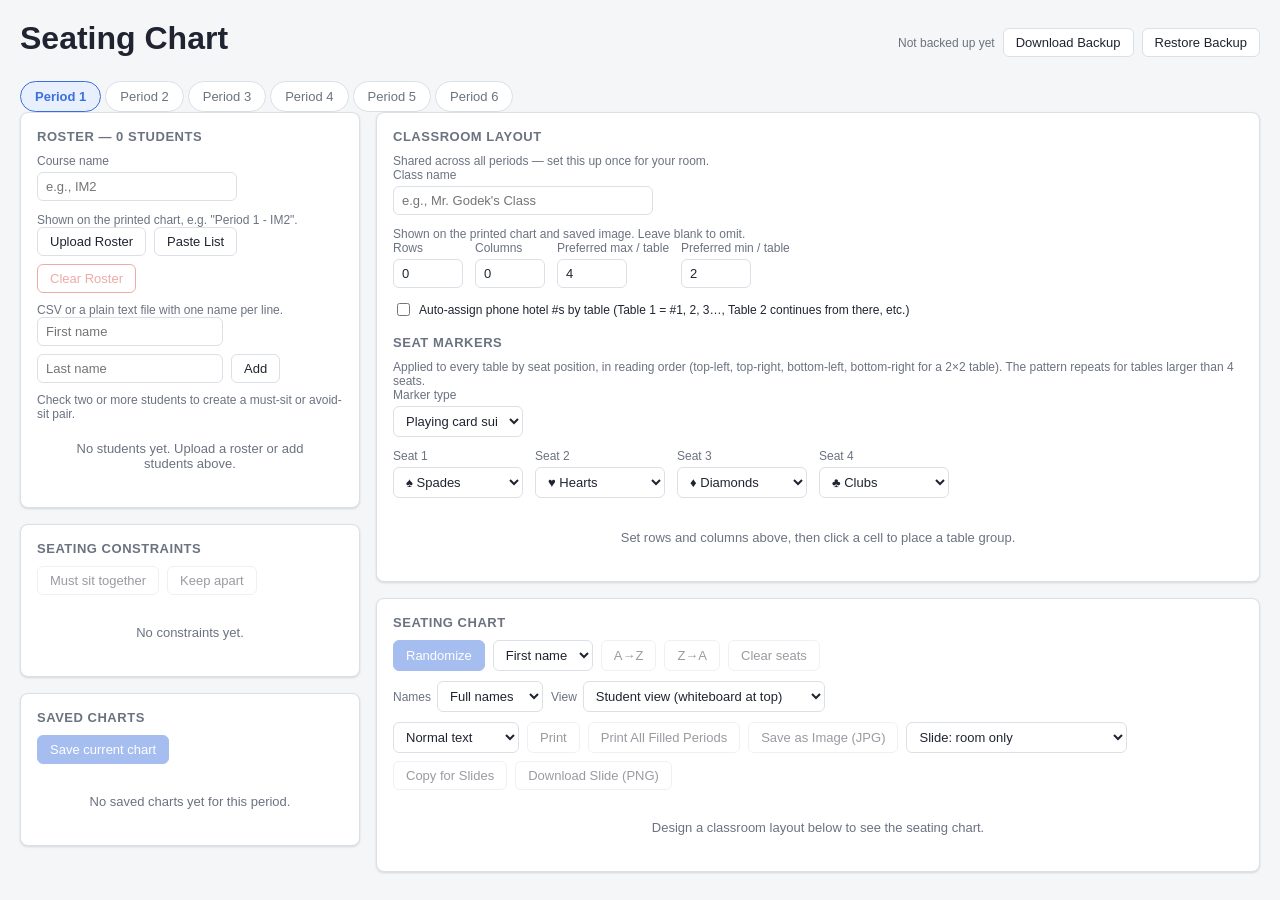
==== commit ae9319ee: "Add Download Backup / Restore Backup with a last-backup reminder Classes live only in browser storag" ====
--- a/index.html
+++ b/index.html
@@ -20,6 +20,7 @@
 <script src="js/ui/chart.js"></script>
 <script src="js/ui/savedCharts.js"></script>
 <script src="js/ui/periods.js"></script>
+<script src="js/ui/backup.js"></script>
 <script src="js/main.js"></script>
 </body>
 </html>
--- a/styles.css
+++ b/styles.css
@@ -87,7 +87,7 @@
 button:disabled { opacity: 0.45; cursor: not-allowed; }
 button.small { padding: 3px 8px; font-size: 12px; }
 
-input[type="text"], input[type="number"], select {
+input[type="text"], input[type="number"], select, textarea {
   font-family: inherit;
   font-size: 13px;
   padding: 6px 8px;
@@ -98,6 +98,14 @@
 }
 input[type="checkbox"] { accent-color: var(--accent); }
 input:disabled { opacity: 0.45; cursor: not-allowed; }
+
+.paste-box { margin-bottom: 10px; }
+.paste-textarea {
+  width: 100%;
+  resize: vertical;
+  font-family: inherit;
+  margin-bottom: 8px;
+}
 
 .panel {
   background: var(--panel);
@@ -339,6 +347,15 @@
   color: var(--text);
 }
 .suit-badge.red { color: var(--suit-red); }
+.color-badge {
+  position: absolute;
+  top: 5px;
+  right: 6px;
+  width: 11px;
+  height: 11px;
+  border-radius: 50%;
+  border: 1px solid rgba(0, 0, 0, 0.35);
+}
 .seat-name { padding-right: 14px; }
 .seat-phone {
   font-size: 9px;
@@ -417,7 +434,45 @@
 .legend span { display: inline-flex; align-items: center; gap: 4px; }
 .swatch { width: 10px; height: 10px; border-radius: 3px; display: inline-block; }
 
-.print-header { display: none; }
+.backup-bar {
+  display: flex;
+  align-items: center;
+  gap: 8px;
+  flex-wrap: wrap;
+}
+.backup-status { font-size: 12px; color: var(--text-muted); }
+.backup-status.stale { color: var(--warning); font-weight: 600; }
+
+.inline-field {
+  display: inline-flex;
+  align-items: center;
+  gap: 6px;
+  font-size: 12px;
+  color: var(--text-muted);
+}
+
+/* "Whiteboard / Front of Class" bar — a small orientation hint on screen, the
+   big banner on paper. Sits below the room in the teacher view. */
+.front-bar {
+  text-align: center;
+  font-size: 11px;
+  font-weight: 600;
+  text-transform: uppercase;
+  letter-spacing: 0.05em;
+  color: var(--text-muted);
+  background: var(--seat-empty);
+  border-radius: 6px;
+  padding: 5px;
+  margin-bottom: 8px;
+}
+.front-bar.bottom { margin-bottom: 0; margin-top: 8px; }
+
+.roster-row .name-edit { flex: 1; display: flex; gap: 4px; min-width: 0; }
+.roster-row .name-edit input { flex: 1; min-width: 0; padding: 3px 6px; }
+.roster-row .name { cursor: text; }
+
+.print-only { display: none; }
+#print-all-container { display: none; }
 
 @media print {
   :root {
@@ -453,24 +508,33 @@
   .seating-chart-panel .legend {
     display: none !important;
   }
-  .print-header {
-    display: block;
+  .print-only { display: block; }
+  .front-bar {
+    font-size: calc(28px * var(--print-scale, 1.3)) !important;
+    font-weight: 800;
+    text-transform: none;
+    letter-spacing: 0.02em;
+    color: #000 !important;
+    background: none !important;
+    border-radius: 0;
+    border-bottom: 3px solid #000;
+    padding: 0 0 10px;
+    margin: 0;
+  }
+  .front-bar.bottom {
+    border-bottom: none;
+    border-top: 3px solid #000;
+    padding: 10px 0 0;
+    margin-top: 18px;
+  }
+  .print-label {
     text-align: center;
-    margin-bottom: 18px;
-  }
-  .print-header-banner {
-    font-size: 28px;
-    font-weight: 800;
-    letter-spacing: 0.02em;
-    border-bottom: 3px solid #000;
-    padding-bottom: 10px;
-  }
-  .print-header-sub {
-    margin-top: 8px;
-    font-size: 20px;
+    margin: 8px 0 18px;
+    font-size: calc(20px * var(--print-scale, 1.3)) !important;
     font-weight: 700;
     color: #000;
   }
+  .print-label:first-child { margin-top: 0; }
   .table-group, .seat { border-color: #000 !important; }
   .table-group.thin { border-style: solid !important; }
   .thin-tag { display: none !important; }
@@ -482,5 +546,27 @@
   }
   .table-group.blank { border: none !important; }
   .room-grid { background: none !important; border: none !important; }
-}
-
+
+  /* Print/saved-image text size — scaled by --print-scale (set from the
+     "Print font size" picker). Base numbers here are the old screen sizes;
+     "Normal" (1.3x) is already a real step up from them. !important beats the
+     more-specific screen-only rules that would otherwise still apply here. */
+  .table-header { font-size: calc(11px * var(--print-scale, 1.3)) !important; }
+  .seat { font-size: calc(11px * var(--print-scale, 1.3)) !important; }
+  .seat-phone { font-size: calc(9px * var(--print-scale, 1.3)) !important; }
+  .suit-badge { font-size: calc(12px * var(--print-scale, 1.3)) !important; }
+  .color-badge {
+    width: calc(11px * var(--print-scale, 1.3)) !important;
+    height: calc(11px * var(--print-scale, 1.3)) !important;
+  }
+
+  /* "Print All Filled Periods" swaps in a container with one page per period
+     instead of the single live chart. */
+  body.printing-all .seating-chart-panel { display: none !important; }
+  body.printing-all #print-all-container { display: block; }
+  .print-page + .print-page {
+    page-break-before: always;
+    break-before: page;
+  }
+}
+
